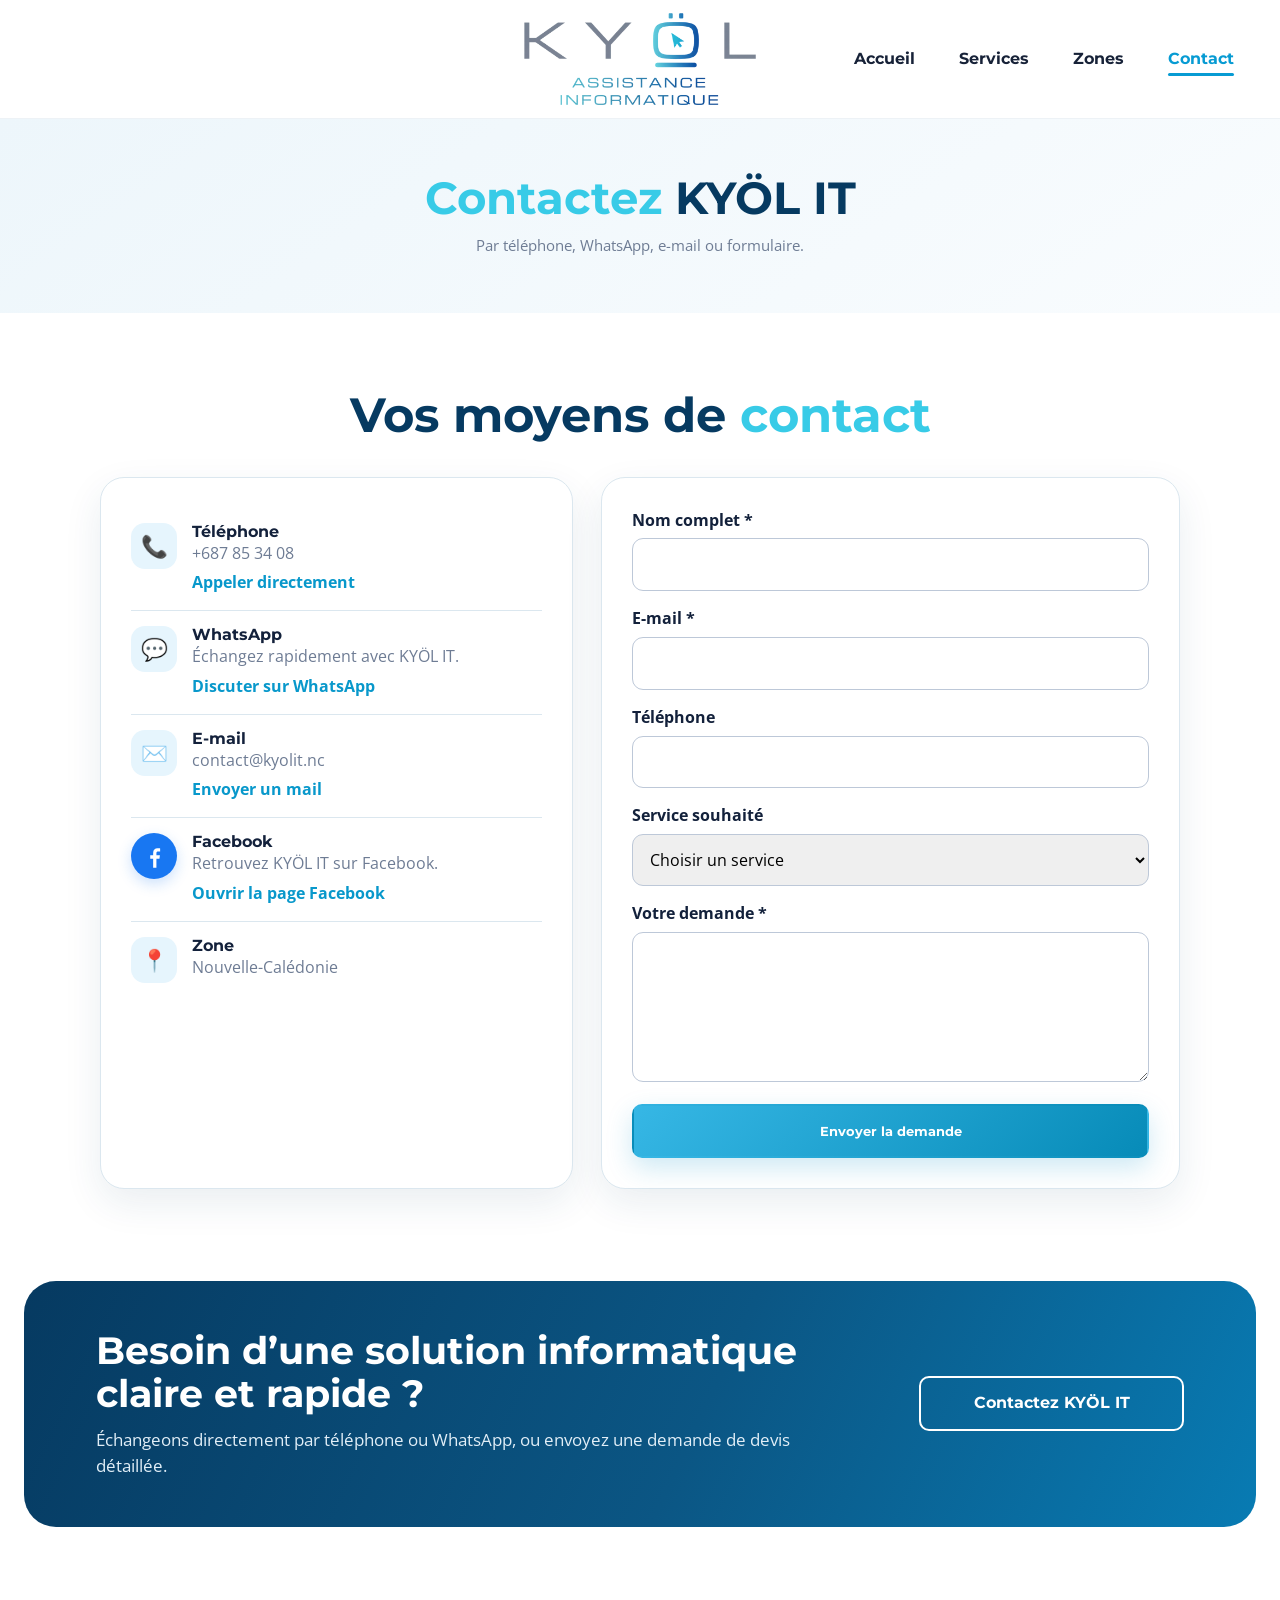
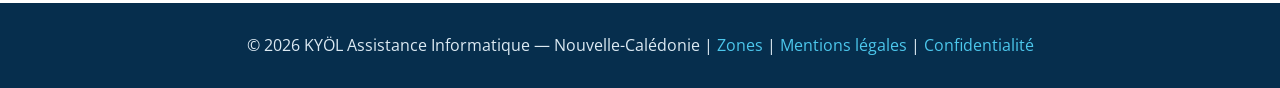
==== contact.html @ 5356889b "Add files via upload" ====
<!DOCTYPE html>

<html lang="fr"><head><meta charset="utf-8"/><meta content="width=device-width,initial-scale=1.0" name="viewport"/><meta content="Contactez KYÖL Assistance Informatique en Nouvelle-Calédonie." name="description"/><title>Contact — KYÖL Assistance Informatique</title><link href="https://fonts.googleapis.com" rel="preconnect"/><link href="https://fonts.googleapis.com/css2?family=Montserrat:wght@400;500;600;700;800&amp;family=Open+Sans:wght@400;600&amp;display=swap" rel="stylesheet"/><link href="css/style.css" rel="stylesheet"/></head><body>
<header class="site-header"><div class="header-inner"><div class="header-spacer"></div><a class="header-logo" href="index.html"><img alt="Logo KYÖL Assistance Informatique" src="images/logo-kyol.png"/></a><nav class="header-nav"><ul class="nav-links"><li><a href="index.html">Accueil</a></li><li><a href="services.html">Services</a></li><li><a href="zones-intervention.html">Zones</a></li><li><a class="active" href="contact.html">Contact</a></li></ul></nav><button aria-expanded="false" aria-label="Ouvrir le menu" class="burger" type="button"><span></span><span></span><span></span></button></div></header>
<main><section class="page-hero"><h1><span>Contactez</span> KYÖL IT</h1><p>Par téléphone, WhatsApp, e-mail ou formulaire.</p></section><section class="section" id="contact-options"><div class="section-inner"><h2 class="section-title">Vos moyens de <span>contact</span></h2><div class="contact-container"><div class="contact-info">
<div class="contact-item"><div class="contact-symbol">📞</div><div><h4>Téléphone</h4><p>+687 85 34 08</p><a class="contact-action" href="tel:+687853408">Appeler directement</a></div></div>
<div class="contact-item"><div class="contact-symbol">💬</div><div><h4>WhatsApp</h4><p>Échangez rapidement avec KYÖL IT.</p><a class="contact-action" href="https://wa.me/687853408" rel="noopener" target="_blank">Discuter sur WhatsApp</a></div></div>
<div class="contact-item"><div class="contact-symbol">✉️</div><div><h4>E-mail</h4><p>contact@kyolit.nc</p><a class="contact-action" href="mailto:contact@kyolit.nc">Envoyer un mail</a></div></div>
<div class="contact-item"><div class="contact-symbol facebook-symbol" aria-hidden="true"><svg viewBox="0 0 24 24" focusable="false"><path d="M13.7 21v-8h2.7l.4-3h-3.1V8.1c0-.9.3-1.5 1.6-1.5H17V3.9c-.3 0-1.2-.1-2.3-.1-2.3 0-3.9 1.4-3.9 4.1V10H8.2v3h2.6v8h2.9Z"/></svg></div><div><h4>Facebook</h4><p>Retrouvez KYÖL IT sur Facebook.</p><a class="contact-action" href="https://www.facebook.com/kyolit" rel="noopener" target="_blank">Ouvrir la page Facebook</a></div></div>
<div class="contact-item"><div class="contact-symbol">📍</div><div><h4>Zone</h4><p>Nouvelle-Calédonie</p></div></div>
</div><div class="contact-form" id="devis"><div class="form-success" id="formSuccess">Votre demande a bien été envoyée à contact@kyolit.nc.</div><form id="contactForm" action="https://formsubmit.co/contact@kyolit.nc" method="POST">
<input type="hidden" name="_subject" value="Nouvelle demande depuis le site KYÖL IT"/>
<input type="hidden" name="_captcha" value="false"/>
<input type="text" name="_honey" class="form-honeypot" tabindex="-1" autocomplete="off" aria-hidden="true"/><div class="form-group"><label for="name">Nom complet *</label><input id="name" name="name" required="" type="text"/></div><div class="form-group"><label for="email">E-mail *</label><input id="email" name="email" required="" type="email"/></div><div class="form-group"><label for="phone">Téléphone</label><input id="phone" name="phone" type="tel"/></div><div class="form-group"><label for="service">Service souhaité</label><select id="service" name="service"><option value="">Choisir un service</option><option>Dépannage et maintenance</option><option>Réseaux et cybersécurité</option><option>Cloud et sauvegardes</option><option>Conseils et formations</option><option>Autre demande</option></select></div><div class="form-group"><label for="message">Votre demande *</label><textarea id="message" name="message" required=""></textarea></div><button class="btn btn-primary" style="width:100%" type="submit">Envoyer la demande</button></form></div></div></div></section><section class="section final-cta-section"><div class="cta-banner"><div class="cta-copy"><h2>Besoin d’une solution informatique claire et rapide ?</h2><p>Échangeons directement par téléphone ou WhatsApp, ou envoyez une demande de devis détaillée.</p></div><a class="btn btn-light" href="contact.html">Contactez KYÖL IT</a></div></section></main>
<footer class="site-footer"><p>© 2026 KYÖL Assistance Informatique — Nouvelle-Calédonie | <a href="zones-intervention.html">Zones</a> | <a href="mentions-legales.html">Mentions légales</a> | <a href="politique-confidentialite.html">Confidentialité</a></p></footer><div class="back-to-top">↑</div><script src="js/main.js"></script></body></html>
---- css/style.css ----
:root{
  --navy:#063a61;
  --navy-deep:#052f50;
  --blue:#087fbd;
  --cyan:#38cbe7;
  --sky:#2eaee0;
  --text:#13213b;
  --muted:#6e7c94;
  --pale:#eef7fc;
  --pale-2:#f8fbfd;
  --line:#dbe7ef;
  --white:#fff;
  --shadow:0 14px 38px rgba(22,62,96,.09);
}
*{box-sizing:border-box}
html{scroll-behavior:smooth}
body{margin:0;font-family:'Open Sans',Arial,sans-serif;color:var(--text);background:#fff;line-height:1.55}
img{max-width:100%;display:block}
a{color:inherit}
h1,h2,h3,h4{font-family:'Montserrat',Arial,sans-serif;line-height:1.12}
.sr-only{position:absolute;width:1px;height:1px;padding:0;margin:-1px;overflow:hidden;clip:rect(0,0,0,0);white-space:nowrap;border:0}

.site-header{position:sticky;top:0;z-index:1000;background:rgba(255,255,255,.98);border-bottom:1px solid #edf2f6;backdrop-filter:blur(12px)}
.header-inner{max-width:1500px;height:118px;margin:auto;padding:0 46px;display:grid;grid-template-columns:1fr auto 1fr;align-items:center;gap:24px}
.header-spacer{min-width:1px}
.header-logo{grid-column:2;width:250px;display:block;justify-self:center}
.header-logo img{width:100%;height:92px;object-fit:contain}
.header-nav{grid-column:3;justify-self:end}
.nav-links{list-style:none;margin:0;padding:0;display:flex;align-items:center;gap:44px}
.nav-links a{position:relative;text-decoration:none;font-family:'Montserrat',Arial,sans-serif;font-size:16px;font-weight:700;color:#172238;padding:45px 0 39px}
.nav-links a:hover,.nav-links a.active{color:#079bd3}
.nav-links a.active:after{content:"";position:absolute;left:0;right:0;bottom:31px;height:3px;border-radius:4px;background:#079bd3}
.burger{display:none;grid-column:3;justify-self:end;background:none;border:0;padding:8px;cursor:pointer}
.burger span{display:block;width:27px;height:2px;margin:5px;background:var(--navy)}

.hero-home{background:radial-gradient(circle at 50% 5%,rgba(255,255,255,.98),rgba(242,249,253,.9) 48%,#edf6fb 100%);padding:58px 24px 28px;text-align:center}
.hero-copy{max-width:1440px;margin:auto}
.hero-copy h1{margin:0;white-space:nowrap;font-size:clamp(1.38rem,2.55vw,2.67rem);font-weight:800;letter-spacing:-.045em;background:linear-gradient(90deg,#073b61 0%,#0a689a 36%,#2fb4df 68%,#34cce7 100%);-webkit-background-clip:text;background-clip:text;color:transparent}

.solutions-first{background:linear-gradient(180deg,#edf6fb 0%,#f8fbfd 100%);padding:12px 0 42px;overflow:hidden}
.services-carousel{overflow:hidden;-webkit-mask-image:linear-gradient(to right,transparent 0,#000 4%,#000 96%,transparent 100%);mask-image:linear-gradient(to right,transparent 0,#000 4%,#000 96%,transparent 100%)}
.services-track{display:flex;gap:18px;width:max-content;animation:marquee 38s linear infinite;will-change:transform;padding:18px 0}
.services-carousel:hover .services-track{animation-play-state:paused}
.service-card{width:250px;min-height:220px;flex:0 0 250px;background:#fff;border:1px solid var(--line);border-radius:22px;padding:24px 24px 22px;box-shadow:var(--shadow)}
.service-icon{width:54px;height:54px;border-radius:16px;background:#e1f2fc;display:grid;place-items:center;font-size:1.55rem;margin-bottom:18px}
.service-card h3{font-size:1.08rem;color:#111d36;margin:0 0 10px;font-weight:800}
.service-card p{font-size:.88rem;color:#6d7a91;margin:0;line-height:1.6}
.solutions-caption{text-align:center;color:#68768f;font-size:1.16rem;margin:16px auto 12px}
.hero-buttons{display:flex;justify-content:center;gap:20px;flex-wrap:wrap}
.btn{display:inline-flex;align-items:center;justify-content:center;min-width:194px;min-height:54px;padding:13px 28px;border-radius:10px;text-decoration:none;font-family:'Montserrat',Arial,sans-serif;font-weight:700;border:2px solid transparent;transition:.2s}
.btn-primary{color:#fff;background:linear-gradient(135deg,#36b7e5,#078bb8);box-shadow:0 10px 26px rgba(31,157,206,.22)}
.btn-primary:hover{transform:translateY(-2px)}
.btn-secondary{color:#0999ce;background:rgba(255,255,255,.8);border-color:#9dd9f1}
.btn-secondary:hover{background:#fff}
.btn-light{color:#fff;border-color:#fff;background:transparent}
.btn-light:hover{background:#fff;color:var(--navy)}
@keyframes marquee{from{transform:translateX(0)}to{transform:translateX(calc(-50% - 9px))}}

.section{padding:76px 24px}
.section-inner{max-width:1180px;margin:auto}
.section-title{text-align:center;font-size:clamp(2rem,4vw,3rem);color:var(--navy);margin:0 0 12px}
.section-title span,.page-hero h1 span{color:var(--cyan)}
.section-subtitle{text-align:center;color:var(--muted);max-width:790px;margin:0 auto 34px}
.zones{background:#f6fafc}
.zones-list{max-width:1040px;margin:30px auto 0;display:grid;grid-template-columns:repeat(4,1fr);gap:16px}
.zone-item{background:#fff;border:1px solid var(--line);border-radius:20px;min-height:104px;display:grid;place-items:center;padding:20px;text-align:center;box-shadow:0 9px 25px rgba(33,69,101,.07)}
.zone-item h4{margin:0;color:var(--navy)}

.cta-banner{max-width:1400px;margin:auto;border-radius:32px;padding:48px 72px;color:#fff;background:linear-gradient(115deg,#063a61 0%,#0b5684 55%,#087bb3 100%);display:flex;align-items:center;justify-content:space-between;gap:44px}
.cta-copy{max-width:760px}
.cta-banner h2{font-size:clamp(1.75rem,3vw,2.55rem);margin:0 0 12px}
.cta-banner p{margin:0;color:#e1eef7;font-size:1.05rem}
.cta-banner .btn{flex:0 0 auto;min-width:265px}

.site-footer{background:#062e4d;color:#dceaf3;padding:30px 24px;text-align:center}
.site-footer p{margin:0}
.site-footer a{color:#4cc7ec;text-decoration:none}

.page-hero{padding:78px 24px;background:linear-gradient(145deg,#edf6fb,#f9fcfe);text-align:center;color:var(--navy)}
.page-hero h1{font-size:clamp(2.3rem,5vw,4rem);margin:0 0 12px}
.page-hero p{margin:0;color:var(--muted)}
.services-grid{max-width:1180px;margin:36px auto 0;display:grid;grid-template-columns:repeat(2,1fr);gap:24px}
.services-grid .service-card{width:auto;min-height:230px}
.contact-container{max-width:1080px;margin:34px auto 0;display:grid;grid-template-columns:.9fr 1.1fr;gap:28px}
.contact-info,.contact-form,.legal-card{background:#fff;border:1px solid var(--line);border-radius:24px;padding:30px;box-shadow:var(--shadow)}
.contact-item{display:flex;gap:15px;align-items:flex-start;padding:15px 0;border-bottom:1px solid var(--line)}
.contact-item:last-child{border-bottom:0}
.contact-symbol{width:46px;height:46px;border-radius:14px;background:#e6f5fd;display:grid;place-items:center;font-size:1.35rem;flex:0 0 46px}
.contact-item h4,.contact-item p{margin:0}
.contact-item p{color:var(--muted)}
.contact-action{display:inline-flex;margin-top:5px;color:#0898cb;font-weight:700;text-decoration:none}
.contact-action:hover{text-decoration:underline}
.form-success{display:none;margin-bottom:16px;padding:13px 15px;border-radius:10px;background:#e9f8ef;color:#1f7445;font-weight:700}
.form-group{margin-bottom:15px}
label{display:block;font-weight:700;margin-bottom:6px}
input,textarea,select{width:100%;padding:13px;border:1px solid #bdc8d8;border-radius:11px;font:inherit}
textarea{min-height:150px;resize:vertical}
.legal-card{max-width:900px;margin:32px auto 0}
.legal-card h2{color:var(--navy)}
.zones-top-cta{text-align:center;margin:0 0 36px}
.back-to-top{position:fixed;right:20px;bottom:20px;width:46px;height:46px;border-radius:50%;background:linear-gradient(135deg,#35b5e4,#078bb8);color:#fff;display:none;place-items:center;font-weight:900;cursor:pointer;z-index:30}
.back-to-top.visible{display:grid}

@media(max-width:1050px){
  .header-inner{grid-template-columns:1fr auto 1fr;padding:0 26px}
  .header-logo{width:215px}
  .nav-links{gap:24px}
  .cta-banner{padding:42px 44px}
  .zones-list{grid-template-columns:repeat(3,1fr)}
}
@media(max-width:820px){
  .header-inner{height:92px;padding:0 18px}
  .header-logo{width:190px}
  .header-logo img{height:76px}
  .header-nav{display:none}
  .burger{display:block}
  .nav-links{display:none;position:absolute;left:0;right:0;top:92px;background:#fff;box-shadow:0 14px 24px rgba(0,0,0,.08);padding:16px 22px;flex-direction:column;align-items:flex-start;gap:0}
  .nav-links.open{display:flex}
  .nav-links a{display:block;padding:12px 0}
  .nav-links a.active:after{bottom:6px}
  .hero-copy h1{white-space:normal;font-size:1.53rem}
  .contact-container,.services-grid{grid-template-columns:1fr}
  .cta-banner{flex-direction:column;text-align:center;padding:40px 30px}
  .cta-copy{max-width:720px}
  .zones-list{grid-template-columns:repeat(2,1fr)}
}
@media(max-width:560px){
  .header-inner{height:82px}
  .header-logo{width:165px}
  .header-logo img{height:68px}
  .nav-links{top:82px}
  .hero-home{padding:42px 18px 22px}
  .hero-copy h1{font-size:1.2rem}
  .service-card{width:225px;flex-basis:225px;min-height:210px;padding:22px 20px}
  .service-card h3{font-size:1rem}
  .service-card p{font-size:.83rem}
  .service-icon{width:48px;height:48px;font-size:1.35rem}
  .solutions-caption{font-size:1.02rem;padding:0 16px}
  .hero-buttons{padding:0 18px}
  .btn{width:100%}
  .section{padding:58px 18px}
  .zones-list{grid-template-columns:1fr}
  .cta-banner{border-radius:24px;padding:34px 22px}
  .cta-banner .btn{min-width:0}
}
@media(prefers-reduced-motion:reduce){
  .services-carousel{overflow-x:auto;mask-image:none;-webkit-mask-image:none}
  .services-track{animation:none}
  .service-card[aria-hidden="true"]{display:none}
}

/* CTA additions */
.page-hero-cta{margin-top:1.5rem;display:flex;justify-content:center}.final-cta-section{padding-top:1rem}

/* Mascottes thématiques intégrées */
.has-mascot{position:relative}
.page-mascot{display:block;object-fit:contain;pointer-events:none;user-select:none;filter:drop-shadow(0 18px 18px rgba(27,65,96,.10))}
.section-inner.has-mascot{max-width:1440px;padding-left:330px;min-height:500px}
.section-inner.has-mascot > .page-mascot{position:absolute;left:0;bottom:-12px;width:310px;max-height:500px}
.mascot-services-layout{padding-left:350px!important}
.mascot-services-layout > .mascot-services{width:340px!important;max-height:560px!important;bottom:-4px!important}
.mascot-zones-layout > .mascot-zones{width:330px!important;max-height:520px!important}
.mascot-contact-layout{padding-left:330px!important}
.mascot-contact-layout > .mascot-contact{width:300px!important;max-height:470px!important;bottom:0!important}
.mascot-contact-layout .contact-container{max-width:1080px}
.legal-layout{max-width:1240px;margin:0 auto;display:grid;grid-template-columns:280px 1fr;gap:36px;align-items:end}
.legal-layout .legal-card{margin:32px 0 0}
.legal-layout .mascot-legal{width:280px;max-height:470px;align-self:end}

@media(max-width:1050px){
  .section-inner.has-mascot{padding-left:260px;min-height:440px}
  .section-inner.has-mascot > .page-mascot{width:245px;max-height:420px}
  .mascot-services-layout{padding-left:270px!important}
  .mascot-services-layout > .mascot-services{width:260px!important}
  .mascot-contact-layout{padding-left:250px!important}
  .mascot-contact-layout > .mascot-contact{width:235px!important}
  .legal-layout{grid-template-columns:220px 1fr}
  .legal-layout .mascot-legal{width:220px}
}
@media(max-width:820px){
  .section-inner.has-mascot,.mascot-services-layout,.mascot-contact-layout{padding-left:0!important;min-height:0}
  .section-inner.has-mascot > .page-mascot{position:relative;left:auto;bottom:auto;width:230px!important;max-height:360px!important;margin:0 auto 24px}
  .mascot-home-layout > .mascot-home{margin-bottom:10px}
  .legal-layout{display:flex;flex-direction:column;align-items:center;gap:0}
  .legal-layout .mascot-legal{width:220px;max-height:350px;margin:0 auto -10px}
  .legal-layout .legal-card{width:100%}
}
@media(max-width:560px){
  .section-inner.has-mascot > .page-mascot{width:190px!important;max-height:300px!important}
  .legal-layout .mascot-legal{width:180px}
}

/* Harmonisation finale des roussettes : détourage transparent et proportions communes */
.page-mascot,
.section-inner.has-mascot > .page-mascot,
.mascot-services-layout > .mascot-services,
.mascot-zones-layout > .mascot-zones,
.mascot-contact-layout > .mascot-contact,
.legal-layout .mascot-legal{
  width:310px!important;
  height:auto!important;
  max-height:none!important;
  object-fit:contain!important;
  object-position:center bottom!important;
}
.section-inner.has-mascot,
.mascot-services-layout,
.mascot-contact-layout{
  padding-left:340px!important;
  min-height:500px;
}
.section-inner.has-mascot > .page-mascot{
  left:5px;
  bottom:0!important;
}
.legal-layout{
  grid-template-columns:310px minmax(0,1fr);
  align-items:end;
}
.legal-layout .mascot-legal{
  align-self:end;
  margin:0 auto;
}
@media(max-width:1050px){
  .page-mascot,
  .section-inner.has-mascot > .page-mascot,
  .mascot-services-layout > .mascot-services,
  .mascot-zones-layout > .mascot-zones,
  .mascot-contact-layout > .mascot-contact,
  .legal-layout .mascot-legal{width:250px!important}
  .section-inner.has-mascot,.mascot-services-layout,.mascot-contact-layout{padding-left:275px!important;min-height:430px}
  .legal-layout{grid-template-columns:250px minmax(0,1fr)}
}
@media(max-width:820px){
  .section-inner.has-mascot,.mascot-services-layout,.mascot-contact-layout{padding-left:0!important;min-height:0}
  .section-inner.has-mascot > .page-mascot{
    position:relative!important;
    left:auto!important;
    bottom:auto!important;
    width:230px!important;
    margin:0 auto 24px!important;
  }
  .legal-layout{display:flex;flex-direction:column;align-items:center}
  .legal-layout .mascot-legal{width:230px!important;margin:0 auto 8px}
}
@media(max-width:560px){
  .section-inner.has-mascot > .page-mascot,
  .legal-layout .mascot-legal{width:195px!important}
}

/* Positionnement V3 : mascottes remontées dans chaque page */
@media (min-width:821px){
  .section-inner.has-mascot > .page-mascot{
    top:8px!important;
    bottom:auto!important;
  }
  .mascot-services-layout > .mascot-services,
  .mascot-zones-layout > .mascot-zones,
  .mascot-contact-layout > .mascot-contact,
  .mascot-home-layout > .mascot-home{
    top:8px!important;
    bottom:auto!important;
  }
  .legal-layout{
    align-items:start!important;
  }
  .legal-layout .mascot-legal{
    align-self:start!important;
    margin-top:8px!important;
  }
}

/* V4 — Accueil et Zones : roussettes en bas, pieds alignés sur la base des blocs */
@media (min-width:821px){
  .mascot-home-layout > .mascot-home,
  .mascot-zones-layout > .mascot-zones{
    top:auto!important;
    bottom:0!important;
  }
  .mascot-home-layout,
  .mascot-zones-layout{
    align-items:end;
  }
}

/* V5 — Accueil uniquement : mascotte remontée vers le niveau des blocs de zones */
@media (min-width:821px){
  .mascot-home-layout > .mascot-home{
    top:auto!important;
    bottom:72px!important;
  }
}

/* V6 — Position finale demandée : toutes les mascottes en bas des pages */
@media (min-width:821px){
  .section-inner.has-mascot > .page-mascot,
  .mascot-services-layout > .mascot-services,
  .mascot-contact-layout > .mascot-contact,
  .mascot-home-layout > .mascot-home,
  .mascot-zones-layout > .mascot-zones{
    top:auto!important;
    bottom:0!important;
  }

  /* Accueil et Zones : pieds alignés avec la ligne basse des blocs zones */
  .mascot-home-layout > .mascot-home,
  .mascot-zones-layout > .mascot-zones{
    bottom:0!important;
  }

  .legal-layout{
    position:relative;
    display:block;
    padding-left:340px;
    min-height:500px;
  }
  .legal-layout .legal-card{
    width:100%;
  }
  .legal-layout .mascot-legal{
    position:absolute;
    left:5px;
    top:auto!important;
    bottom:0!important;
    margin:0!important;
    align-self:auto!important;
  }
}

@media (max-width:1050px) and (min-width:821px){
  .legal-layout{
    padding-left:275px;
    min-height:430px;
  }
}

@media (max-width:820px){
  .section-inner.has-mascot > .page-mascot,
  .legal-layout .mascot-legal{
    position:relative!important;
    inset:auto!important;
    display:block;
    order:99;
    margin:26px auto 0!important;
  }
  .section-inner.has-mascot{
    display:flex;
    flex-direction:column;
  }
  .legal-layout{
    display:flex!important;
    flex-direction:column;
  }
}

/* V7 — Positionnement exact des roussettes Accueil et Zones selon les références */
@media (min-width: 821px){
  .mascot-home-layout,
  .mascot-zones-layout{
    position:relative;
    max-width:1500px!important;
    padding-left:390px!important;
    min-height:470px!important;
    overflow:visible!important;
  }

  .mascot-home-layout > .mascot-home,
  .mascot-zones-layout > .mascot-zones{
    position:absolute!important;
    top:auto!important;
    bottom:0!important;
    left:-8px!important;
    width:370px!important;
    height:auto!important;
    max-width:none!important;
    max-height:none!important;
    object-fit:contain!important;
    object-position:center bottom!important;
    overflow:visible!important;
  }

  .mascot-home-layout .zones-list,
  .mascot-zones-layout .zones-list{
    margin-bottom:0!important;
  }
}

@media (max-width: 1050px) and (min-width: 821px){
  .mascot-home-layout,
  .mascot-zones-layout{
    padding-left:315px!important;
    min-height:410px!important;
  }
  .mascot-home-layout > .mascot-home,
  .mascot-zones-layout > .mascot-zones{
    width:300px!important;
    left:-4px!important;
  }
}

@media (max-width: 820px){
  .mascot-home-layout > .mascot-home,
  .mascot-zones-layout > .mascot-zones{
    width:min(78vw,320px)!important;
    max-width:none!important;
    height:auto!important;
    object-fit:contain!important;
    margin:24px auto 0!important;
  }
}

/* V8 — Intégration finale des mascottes selon les maquettes de référence */
/* Les fichiers utilisent tous un canevas transparent 600 × 720 px, sans déformation. */
.page-mascot{
  aspect-ratio:5 / 6;
  object-fit:contain!important;
  object-position:center bottom!important;
  overflow:visible!important;
}

@media (min-width:821px){
  /* Accueil : mascotte à gauche, pieds sur la ligne basse des blocs Zones */
  .mascot-home-layout{
    position:relative!important;
    max-width:1500px!important;
    min-height:520px!important;
    padding-left:420px!important;
    overflow:visible!important;
  }
  .mascot-home-layout > .mascot-home{
    position:absolute!important;
    left:0!important;
    right:auto!important;
    top:auto!important;
    bottom:0!important;
    width:400px!important;
    height:auto!important;
    max-width:none!important;
    max-height:none!important;
  }

  /* Page Zones : même échelle, même ligne d’appui et deux ailes visibles */
  .mascot-zones-layout{
    position:relative!important;
    max-width:1500px!important;
    min-height:520px!important;
    padding-left:420px!important;
    overflow:visible!important;
  }
  .mascot-zones-layout > .mascot-zones{
    position:absolute!important;
    left:0!important;
    right:auto!important;
    top:auto!important;
    bottom:0!important;
    width:400px!important;
    height:auto!important;
    max-width:none!important;
    max-height:none!important;
  }

  .mascot-home-layout .zones-list,
  .mascot-zones-layout .zones-list{
    margin-bottom:0!important;
  }

  /* Les autres pages conservent la même échelle visuelle et un ancrage bas. */
  .mascot-services-layout > .mascot-services,
  .mascot-contact-layout > .mascot-contact{
    width:340px!important;
    top:auto!important;
    bottom:0!important;
  }
  .legal-layout .mascot-legal{
    width:310px!important;
    top:auto!important;
    bottom:0!important;
  }
}

@media (max-width:1200px) and (min-width:821px){
  .mascot-home-layout,
  .mascot-zones-layout{
    padding-left:340px!important;
    min-height:455px!important;
  }
  .mascot-home-layout > .mascot-home,
  .mascot-zones-layout > .mascot-zones{
    width:325px!important;
  }
}

@media (max-width:820px){
  .mascot-home-layout,
  .mascot-zones-layout{
    display:flex!important;
    flex-direction:column!important;
    padding-left:0!important;
    min-height:0!important;
    overflow:visible!important;
  }
  .mascot-home-layout > .mascot-home,
  .mascot-zones-layout > .mascot-zones{
    position:relative!important;
    inset:auto!important;
    order:99!important;
    width:min(82vw,340px)!important;
    height:auto!important;
    margin:24px auto 0!important;
  }
}

/* V11 — Ajustement exclusif Accueil et Zones selon les références fournies */
@media (min-width: 821px){
  /* Accueil : mascotte compacte à gauche, pieds légèrement sous la base des cartes */
  .mascot-home-layout{
    max-width:1500px!important;
    padding-left:285px!important;
    min-height:330px!important;
    overflow:visible!important;
  }
  .mascot-home-layout > .mascot-home{
    position:absolute!important;
    left:28px!important;
    top:auto!important;
    bottom:-26px!important;
    width:225px!important;
    height:auto!important;
    max-width:none!important;
    max-height:none!important;
    object-fit:contain!important;
    object-position:center bottom!important;
  }

  /* Page Zones : mascotte légèrement plus grande et alignée sur le bas des cartes */
  .mascot-zones-layout{
    max-width:1500px!important;
    padding-left:285px!important;
    min-height:330px!important;
    overflow:visible!important;
  }
  .mascot-zones-layout > .mascot-zones{
    position:absolute!important;
    left:36px!important;
    top:auto!important;
    bottom:0!important;
    width:205px!important;
    height:auto!important;
    max-width:none!important;
    max-height:none!important;
    object-fit:contain!important;
    object-position:center bottom!important;
  }

  .mascot-home-layout .zones-list,
  .mascot-zones-layout .zones-list{
    margin-bottom:0!important;
  }
}

@media (max-width:1050px) and (min-width:821px){
  .mascot-home-layout,
  .mascot-zones-layout{
    padding-left:235px!important;
  }
  .mascot-home-layout > .mascot-home{
    left:12px!important;
    width:195px!important;
    bottom:-22px!important;
  }
  .mascot-zones-layout > .mascot-zones{
    left:18px!important;
    width:185px!important;
  }
}


/* V12 — Mascotte uniquement sur la page d'accueil */
body:not(.home-page) .page-mascot{display:none!important}

/* V12 — Réduction de 30 % du premier bloc de titre des 4 pages principales */
.hero-home{
  padding-top:40px;
  padding-bottom:20px;
}
.hero-home h1{
  font-size:clamp(1.55rem,3.15vw,2.8rem);
  line-height:1.08;
}
.page-hero{
  padding-top:55px;
  padding-bottom:55px;
}
.page-hero h1{
  font-size:clamp(1.6rem,3.5vw,2.8rem);
  line-height:1.08;
}
.page-hero p{
  font-size:.95rem;
}
@media (max-width:760px){
  .hero-home{padding-top:30px;padding-bottom:16px}
  .hero-home h1{font-size:clamp(1.45rem,7vw,2.1rem)}
  .page-hero{padding-top:38px;padding-bottom:38px}
  .page-hero h1{font-size:clamp(1.55rem,8vw,2.2rem)}
}

/* Ajustement final : titre de la Home réduit de 10 % uniquement */
.hero-home h1{
  font-size:clamp(1.395rem,2.835vw,2.52rem);
}
@media (max-width:760px){
  .hero-home h1{
    font-size:clamp(1.305rem,6.3vw,1.89rem);
  }
}

/* V14 — Ajustement exclusif de la roussette de la Home : taille +8 % */
@media (min-width:1051px){
  .mascot-home-layout > .mascot-home{width:243px!important;}
}
@media (max-width:1050px) and (min-width:821px){
  .mascot-home-layout > .mascot-home{width:211px!important;}
}
@media (max-width:820px){
  .mascot-home-layout > .mascot-home{width:min(88.56vw,367px)!important;}
}

/* =========================================================
   V15 - Navigation mobile/tablette, zones 2 colonnes,
   formulaire direct et CTA Facebook
   ========================================================= */
.form-honeypot{position:absolute!important;left:-9999px!important;width:1px!important;height:1px!important;opacity:0!important;pointer-events:none!important}
.facebook-symbol{font-family:Arial,sans-serif;font-weight:900;color:#fff;background:#1877f2!important;font-size:1.5rem!important}
.form-status{display:none;margin-bottom:16px;padding:13px 15px;border-radius:10px;font-weight:700}
.form-status.is-sending{display:block;background:#eef7fc;color:#075884}
.form-status.is-success{display:block;background:#e9f8ef;color:#1f7445}
.form-status.is-error{display:block;background:#fff0f0;color:#9d2525}

@media(max-width:820px){
  /* Le conteneur nav reste disponible : seul le panneau est masqué/affiché. */
  .header-nav{display:block;position:static;grid-column:3;justify-self:end}
  .nav-links{
    display:flex;
    visibility:hidden;
    opacity:0;
    pointer-events:none;
    transform:translateY(-10px);
    position:absolute;
    z-index:1100;
    left:14px;
    right:14px;
    top:calc(100% + 8px);
    background:#fff;
    border:1px solid var(--line);
    border-radius:18px;
    box-shadow:0 18px 40px rgba(6,58,97,.16);
    padding:12px 20px;
    flex-direction:column;
    align-items:stretch;
    gap:0;
    transition:opacity .2s ease,transform .2s ease,visibility .2s;
  }
  .nav-links.open{visibility:visible;opacity:1;pointer-events:auto;transform:translateY(0)}
  .nav-links li{width:100%}
  .nav-links a{width:100%;padding:14px 4px;border-bottom:1px solid #edf2f6}
  .nav-links li:last-child a{border-bottom:0}
  .nav-links a.active:after{left:4px;right:auto;width:34px;bottom:7px}
  .burger{position:relative;z-index:1200;border-radius:10px}
  .burger:focus-visible{outline:3px solid rgba(56,203,231,.4);outline-offset:2px}
  .burger span{transition:transform .2s ease,opacity .2s ease}
  .burger[aria-expanded="true"] span:nth-child(1){transform:translateY(7px) rotate(45deg)}
  .burger[aria-expanded="true"] span:nth-child(2){opacity:0}
  .burger[aria-expanded="true"] span:nth-child(3){transform:translateY(-7px) rotate(-45deg)}

  /* Deux cartes compactes par ligne sur tablette et smartphone. */
  .zones-list{grid-template-columns:repeat(2,minmax(0,1fr))!important;gap:12px!important;max-width:680px}
  .zone-item{min-height:82px!important;padding:12px 8px!important;border-radius:16px!important}
  .zone-item h4{font-size:clamp(.86rem,3vw,1rem);overflow-wrap:anywhere}
}
@media(max-width:560px){
  .zones-list{grid-template-columns:repeat(2,minmax(0,1fr))!important;gap:10px!important;margin-top:22px!important}
  .zone-item{min-height:74px!important;padding:10px 6px!important}
}


/* =========================================================
   V16 - Header mobile/tablette parfaitement centre
   et icone Facebook vectorielle proportionnee
   ========================================================= */
.facebook-symbol{
  width:46px;
  height:46px;
  padding:0;
  border-radius:50%!important;
  background:#1877f2!important;
  display:grid;
  place-items:center;
  overflow:hidden;
  box-shadow:0 5px 14px rgba(24,119,242,.22);
}
.facebook-symbol svg{
  width:27px;
  height:27px;
  display:block;
  fill:#fff;
  transform:translateY(1px);
}

@media (max-width:1024px){
  .site-header{
    overflow:visible;
  }
  .header-inner{
    position:relative;
    width:100%;
    max-width:none;
    height:96px;
    padding:0 20px;
    display:grid;
    grid-template-columns:48px minmax(0,1fr) 48px;
    align-items:center;
    gap:0;
  }
  .header-spacer{
    display:block;
    grid-column:1;
    width:48px;
    height:48px;
  }
  .header-logo{
    grid-column:2;
    grid-row:1;
    justify-self:center;
    align-self:center;
    width:190px;
    max-width:calc(100vw - 150px);
    margin:0;
  }
  .header-logo img{
    display:block;
    width:100%;
    height:78px;
    object-fit:contain;
    object-position:center;
  }
  .header-nav{
    display:block!important;
    position:static;
    grid-column:3;
    grid-row:1;
    justify-self:end;
    width:48px;
    height:48px;
  }
  .burger{
    display:grid!important;
    grid-column:3;
    grid-row:1;
    justify-self:end;
    align-self:center;
    place-content:center;
    width:46px;
    height:46px;
    margin:0;
    padding:0;
    border:1px solid #dce8f0;
    border-radius:13px;
    background:#fff;
    box-shadow:0 5px 15px rgba(6,58,97,.08);
  }
  .burger span{
    width:24px;
    height:2px;
    margin:3px 0;
    border-radius:5px;
    background:var(--navy);
  }
  .nav-links{
    display:flex!important;
    visibility:hidden;
    opacity:0;
    pointer-events:none;
    transform:translateY(-8px) scale(.985);
    transform-origin:top center;
    position:absolute;
    z-index:1100;
    top:calc(100% + 8px);
    left:16px;
    right:16px;
    width:auto;
    margin:0;
    padding:10px 18px;
    flex-direction:column;
    align-items:stretch;
    gap:0;
    background:rgba(255,255,255,.99);
    border:1px solid #dce8f0;
    border-radius:18px;
    box-shadow:0 20px 46px rgba(6,58,97,.18);
    backdrop-filter:blur(14px);
    transition:opacity .2s ease,transform .2s ease,visibility .2s;
  }
  .nav-links.open{
    visibility:visible;
    opacity:1;
    pointer-events:auto;
    transform:translateY(0) scale(1);
  }
  .nav-links li{
    width:100%;
  }
  .nav-links a{
    display:flex;
    align-items:center;
    min-height:48px;
    width:100%;
    padding:12px 5px;
    border-bottom:1px solid #edf2f6;
    font-size:15px;
  }
  .nav-links li:last-child a{
    border-bottom:0;
  }
  .nav-links a.active:after{
    left:5px;
    right:auto;
    bottom:7px;
    width:32px;
    height:3px;
  }
  .burger[aria-expanded="true"] span:nth-child(1){transform:translateY(8px) rotate(45deg)}
  .burger[aria-expanded="true"] span:nth-child(2){opacity:0}
  .burger[aria-expanded="true"] span:nth-child(3){transform:translateY(-8px) rotate(-45deg)}
}

@media (max-width:600px){
  .header-inner{
    height:82px;
    padding:0 12px;
    grid-template-columns:44px minmax(0,1fr) 44px;
  }
  .header-spacer{
    width:44px;
    height:44px;
  }
  .header-logo{
    width:160px;
    max-width:calc(100vw - 122px);
  }
  .header-logo img{
    height:66px;
  }
  .header-nav{
    width:44px;
    height:44px;
  }
  .burger{
    width:42px;
    height:42px;
    border-radius:12px;
  }
  .burger span{
    width:22px;
  }
  .nav-links{
    top:calc(100% + 7px);
    left:10px;
    right:10px;
    border-radius:15px;
    padding:8px 15px;
  }
}
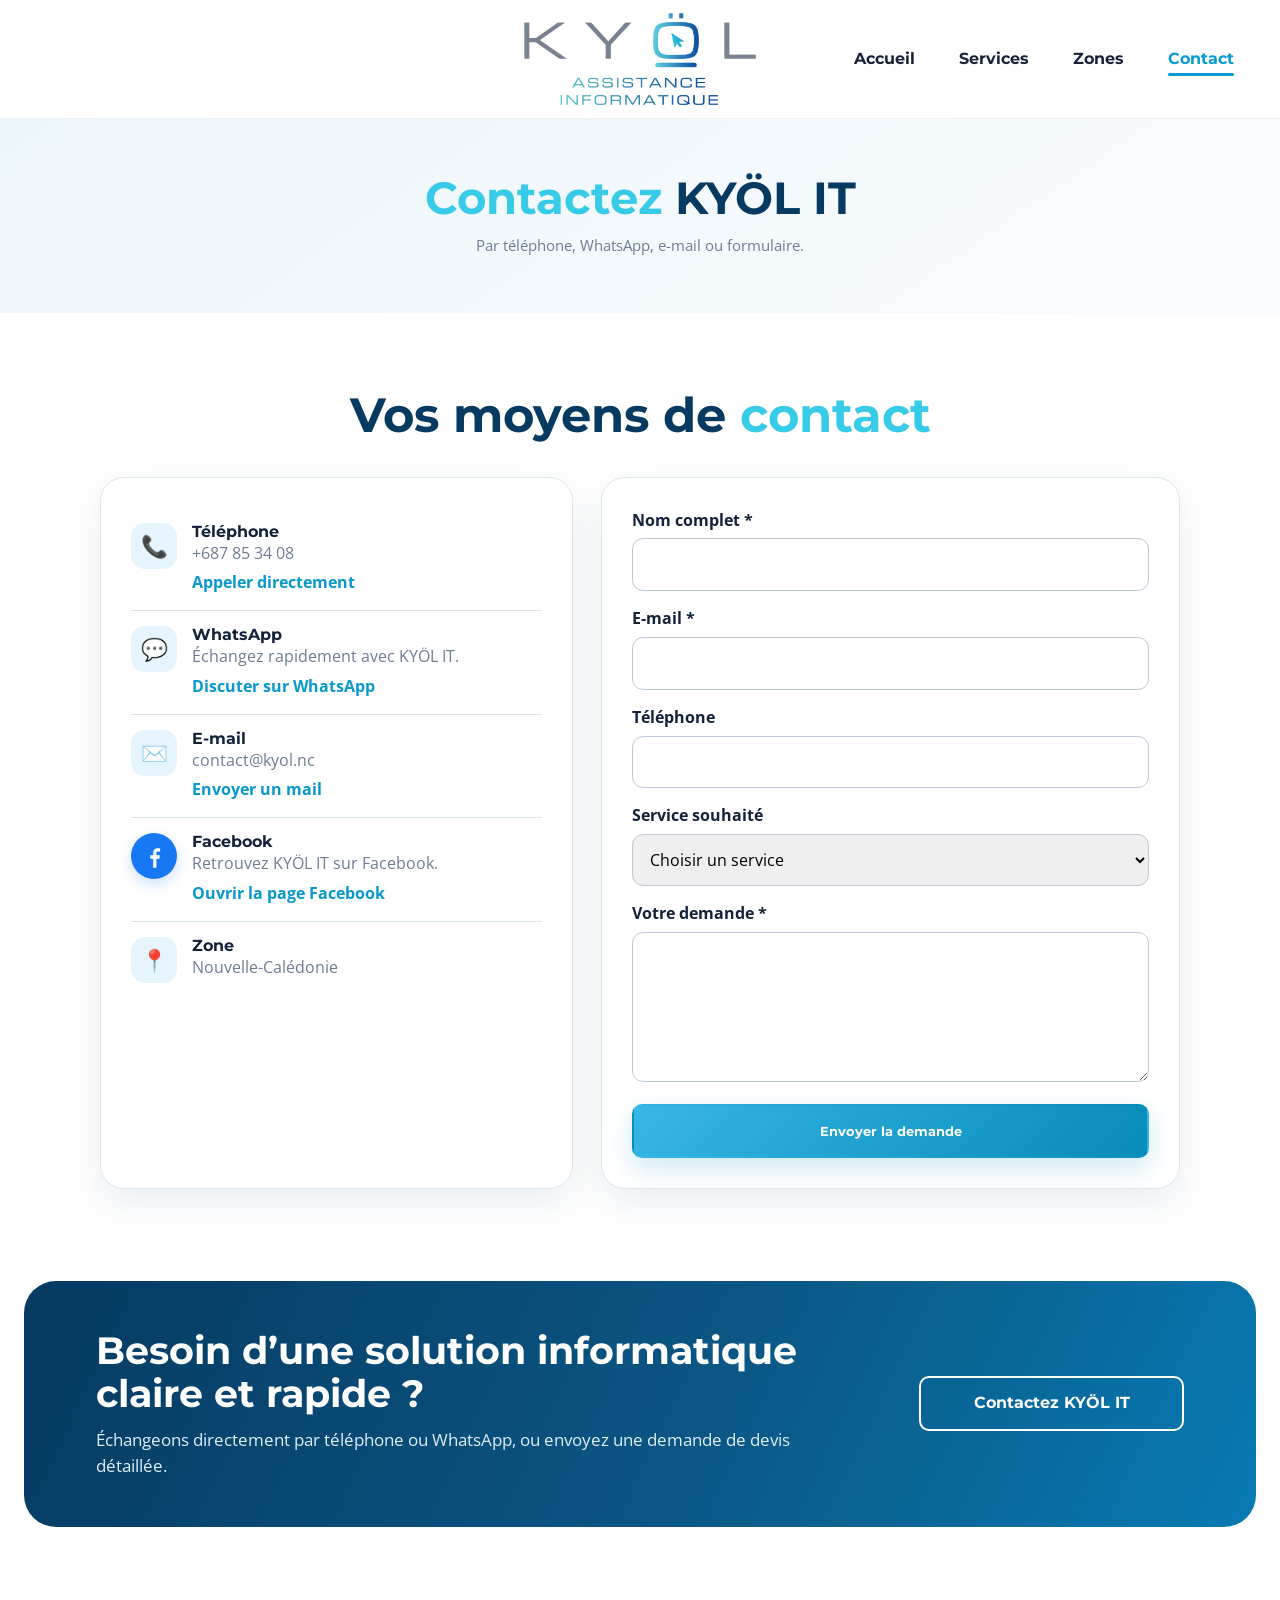
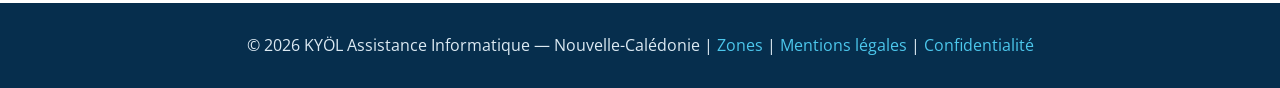
==== commit b8fa2532: "mauvaise adrr.mail / modif" ====
--- a/contact.html
+++ b/contact.html
@@ -5,10 +5,10 @@
 <main><section class="page-hero"><h1><span>Contactez</span> KYÖL IT</h1><p>Par téléphone, WhatsApp, e-mail ou formulaire.</p></section><section class="section" id="contact-options"><div class="section-inner"><h2 class="section-title">Vos moyens de <span>contact</span></h2><div class="contact-container"><div class="contact-info">
 <div class="contact-item"><div class="contact-symbol">📞</div><div><h4>Téléphone</h4><p>+687 85 34 08</p><a class="contact-action" href="tel:+687853408">Appeler directement</a></div></div>
 <div class="contact-item"><div class="contact-symbol">💬</div><div><h4>WhatsApp</h4><p>Échangez rapidement avec KYÖL IT.</p><a class="contact-action" href="https://wa.me/687853408" rel="noopener" target="_blank">Discuter sur WhatsApp</a></div></div>
-<div class="contact-item"><div class="contact-symbol">✉️</div><div><h4>E-mail</h4><p>contact@kyolit.nc</p><a class="contact-action" href="mailto:contact@kyolit.nc">Envoyer un mail</a></div></div>
+<div class="contact-item"><div class="contact-symbol">✉️</div><div><h4>E-mail</h4><p>contact@kyol.nc</p><a class="contact-action" href="mailto:contact@kyol.nc">Envoyer un mail</a></div></div>
 <div class="contact-item"><div class="contact-symbol facebook-symbol" aria-hidden="true"><svg viewBox="0 0 24 24" focusable="false"><path d="M13.7 21v-8h2.7l.4-3h-3.1V8.1c0-.9.3-1.5 1.6-1.5H17V3.9c-.3 0-1.2-.1-2.3-.1-2.3 0-3.9 1.4-3.9 4.1V10H8.2v3h2.6v8h2.9Z"/></svg></div><div><h4>Facebook</h4><p>Retrouvez KYÖL IT sur Facebook.</p><a class="contact-action" href="https://www.facebook.com/kyolit" rel="noopener" target="_blank">Ouvrir la page Facebook</a></div></div>
 <div class="contact-item"><div class="contact-symbol">📍</div><div><h4>Zone</h4><p>Nouvelle-Calédonie</p></div></div>
-</div><div class="contact-form" id="devis"><div class="form-success" id="formSuccess">Votre demande a bien été envoyée à contact@kyolit.nc.</div><form id="contactForm" action="https://formsubmit.co/contact@kyolit.nc" method="POST">
+</div><div class="contact-form" id="devis"><div class="form-success" id="formSuccess">Votre demande a bien été envoyée à contact@kyol.nc.</div><form id="contactForm" action="https://formsubmit.co/contact@kyol.nc" method="POST">
 <input type="hidden" name="_subject" value="Nouvelle demande depuis le site KYÖL IT"/>
 <input type="hidden" name="_captcha" value="false"/>
 <input type="text" name="_honey" class="form-honeypot" tabindex="-1" autocomplete="off" aria-hidden="true"/><div class="form-group"><label for="name">Nom complet *</label><input id="name" name="name" required="" type="text"/></div><div class="form-group"><label for="email">E-mail *</label><input id="email" name="email" required="" type="email"/></div><div class="form-group"><label for="phone">Téléphone</label><input id="phone" name="phone" type="tel"/></div><div class="form-group"><label for="service">Service souhaité</label><select id="service" name="service"><option value="">Choisir un service</option><option>Dépannage et maintenance</option><option>Réseaux et cybersécurité</option><option>Cloud et sauvegardes</option><option>Conseils et formations</option><option>Autre demande</option></select></div><div class="form-group"><label for="message">Votre demande *</label><textarea id="message" name="message" required=""></textarea></div><button class="btn btn-primary" style="width:100%" type="submit">Envoyer la demande</button></form></div></div></div></section><section class="section final-cta-section"><div class="cta-banner"><div class="cta-copy"><h2>Besoin d’une solution informatique claire et rapide ?</h2><p>Échangeons directement par téléphone ou WhatsApp, ou envoyez une demande de devis détaillée.</p></div><a class="btn btn-light" href="contact.html">Contactez KYÖL IT</a></div></section></main>
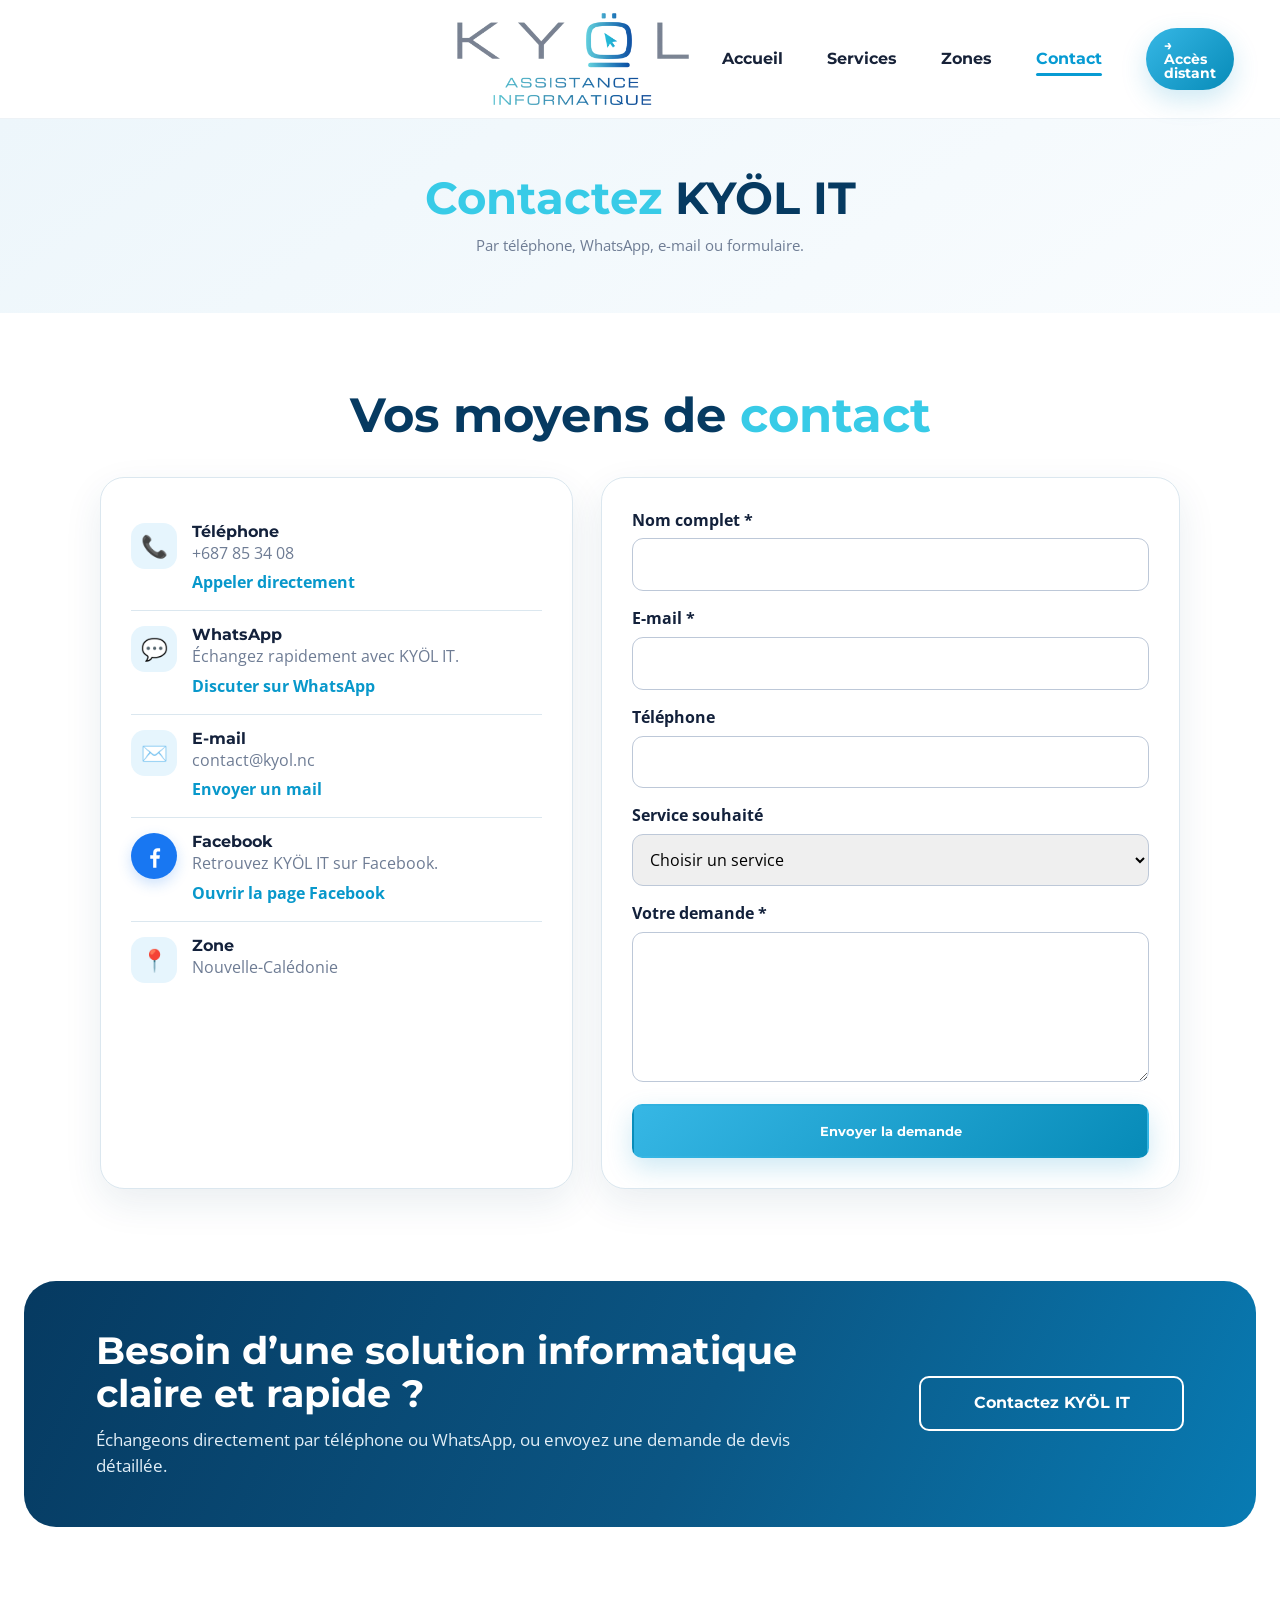
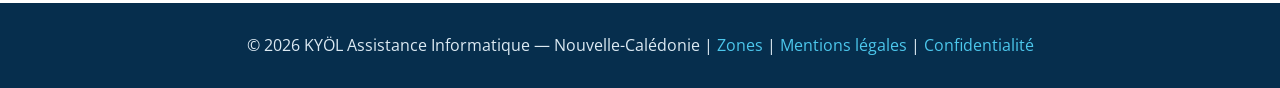
==== commit 9d273b6f: "Ajout Anydesk direct" ====
--- a/contact.html
+++ b/contact.html
@@ -1,7 +1,7 @@
 <!DOCTYPE html>
 
 <html lang="fr"><head><meta charset="utf-8"/><meta content="width=device-width,initial-scale=1.0" name="viewport"/><meta content="Contactez KYÖL Assistance Informatique en Nouvelle-Calédonie." name="description"/><title>Contact — KYÖL Assistance Informatique</title><link href="https://fonts.googleapis.com" rel="preconnect"/><link href="https://fonts.googleapis.com/css2?family=Montserrat:wght@400;500;600;700;800&amp;family=Open+Sans:wght@400;600&amp;display=swap" rel="stylesheet"/><link href="css/style.css" rel="stylesheet"/></head><body>
-<header class="site-header"><div class="header-inner"><div class="header-spacer"></div><a class="header-logo" href="index.html"><img alt="Logo KYÖL Assistance Informatique" src="images/logo-kyol.png"/></a><nav class="header-nav"><ul class="nav-links"><li><a href="index.html">Accueil</a></li><li><a href="services.html">Services</a></li><li><a href="zones-intervention.html">Zones</a></li><li><a class="active" href="contact.html">Contact</a></li></ul></nav><button aria-expanded="false" aria-label="Ouvrir le menu" class="burger" type="button"><span></span><span></span><span></span></button></div></header>
+<header class="site-header"><div class="header-inner"><div class="header-spacer"></div><a class="header-logo" href="index.html"><img alt="Logo KYÖL Assistance Informatique" src="images/logo-kyol.png"/></a><nav class="header-nav"><ul class="nav-links"><li><a href="index.html">Accueil</a></li><li><a href="services.html">Services</a></li><li><a href="zones-intervention.html">Zones</a></li><li><a class="active" href="contact.html">Contact</a></li><li><a class="nav-remote" href="https://download.anydesk.com/AnyDesk.exe" rel="noopener" target="_blank">→ Accès distant</a></li></ul></nav><button aria-expanded="false" aria-label="Ouvrir le menu" class="burger" type="button"><span></span><span></span><span></span></button></div></header>
 <main><section class="page-hero"><h1><span>Contactez</span> KYÖL IT</h1><p>Par téléphone, WhatsApp, e-mail ou formulaire.</p></section><section class="section" id="contact-options"><div class="section-inner"><h2 class="section-title">Vos moyens de <span>contact</span></h2><div class="contact-container"><div class="contact-info">
 <div class="contact-item"><div class="contact-symbol">📞</div><div><h4>Téléphone</h4><p>+687 85 34 08</p><a class="contact-action" href="tel:+687853408">Appeler directement</a></div></div>
 <div class="contact-item"><div class="contact-symbol">💬</div><div><h4>WhatsApp</h4><p>Échangez rapidement avec KYÖL IT.</p><a class="contact-action" href="https://wa.me/687853408" rel="noopener" target="_blank">Discuter sur WhatsApp</a></div></div>
--- a/css/style.css
+++ b/css/style.css
@@ -30,6 +30,8 @@
 .nav-links a{position:relative;text-decoration:none;font-family:'Montserrat',Arial,sans-serif;font-size:16px;font-weight:700;color:#172238;padding:45px 0 39px}
 .nav-links a:hover,.nav-links a.active{color:#079bd3}
 .nav-links a.active:after{content:"";position:absolute;left:0;right:0;bottom:31px;height:3px;border-radius:4px;background:#079bd3}
+.nav-remote{display:inline-flex!important;align-items:center;justify-content:center;min-height:34px;padding:10px 18px!important;border-radius:999px;background:linear-gradient(135deg,#36b7e5,#078bb8);color:#fff!important;box-shadow:0 10px 26px rgba(31,157,206,.22);font-size:14px!important;line-height:1}
+.nav-remote:hover{filter:brightness(1.04);transform:translateY(-2px)}
 .burger{display:none;grid-column:3;justify-self:end;background:none;border:0;padding:8px;cursor:pointer}
 .burger span{display:block;width:27px;height:2px;margin:5px;background:var(--navy)}
 
@@ -118,6 +120,7 @@
   .nav-links.open{display:flex}
   .nav-links a{display:block;padding:12px 0}
   .nav-links a.active:after{bottom:6px}
+  .nav-remote{margin-top:6px;width:100%;white-space:nowrap}
   .hero-copy h1{white-space:normal;font-size:1.53rem}
   .contact-container,.services-grid{grid-template-columns:1fr}
   .cta-banner{flex-direction:column;text-align:center;padding:40px 30px}
@@ -129,6 +132,7 @@
   .header-logo{width:165px}
   .header-logo img{height:68px}
   .nav-links{top:82px}
+  .nav-remote{width:100%;justify-content:center}
   .hero-home{padding:42px 18px 22px}
   .hero-copy h1{font-size:1.2rem}
   .service-card{width:225px;flex-basis:225px;min-height:210px;padding:22px 20px}
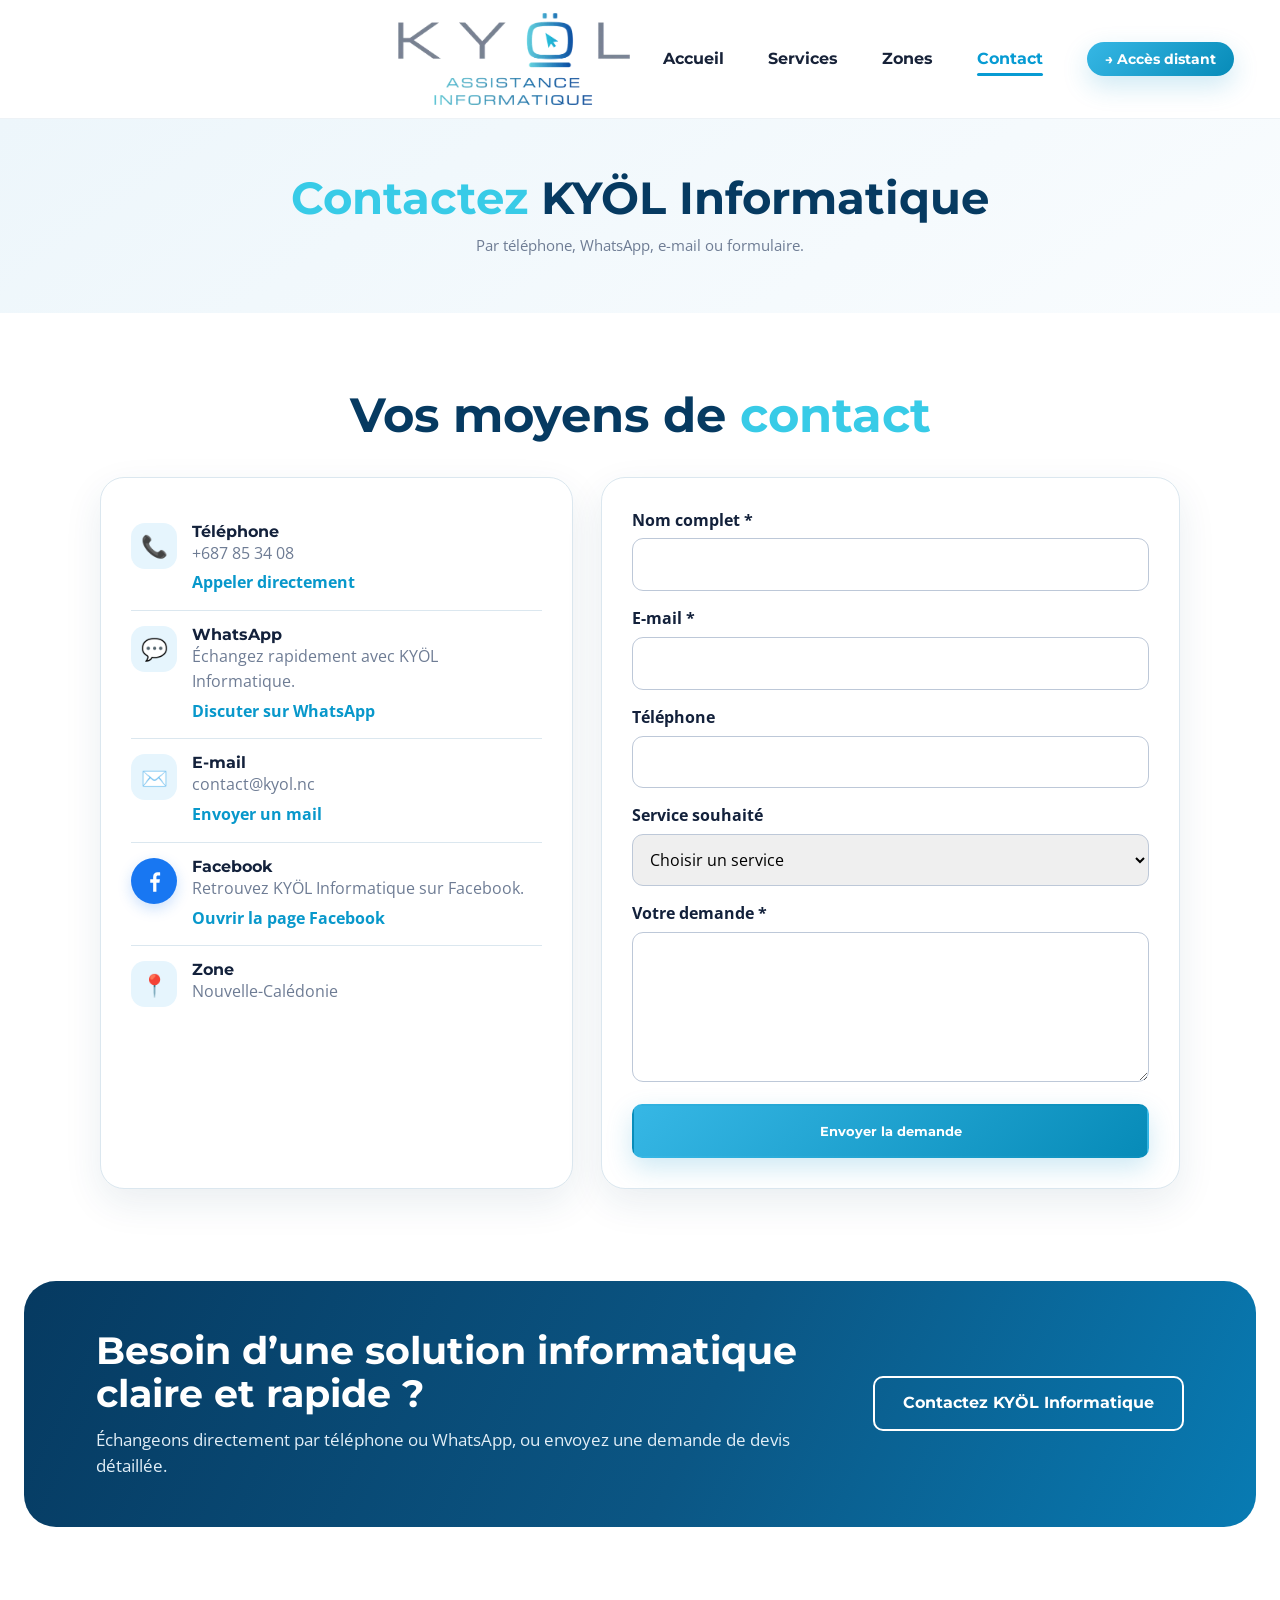
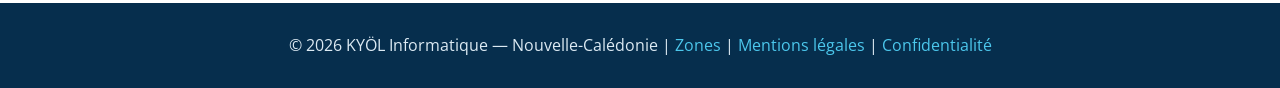
==== commit efa1ba58: "feat: improve SEO and rename brand to KYÖL Informatique - Rewrite titles and meta descriptions with " ====
--- a/contact.html
+++ b/contact.html
@@ -1,15 +1,15 @@
 <!DOCTYPE html>
 
-<html lang="fr"><head><meta charset="utf-8"/><meta content="width=device-width,initial-scale=1.0" name="viewport"/><meta content="Contactez KYÖL Assistance Informatique en Nouvelle-Calédonie." name="description"/><title>Contact — KYÖL Assistance Informatique</title><link href="https://fonts.googleapis.com" rel="preconnect"/><link href="https://fonts.googleapis.com/css2?family=Montserrat:wght@400;500;600;700;800&amp;family=Open+Sans:wght@400;600&amp;display=swap" rel="stylesheet"/><link href="css/style.css" rel="stylesheet"/></head><body>
-<header class="site-header"><div class="header-inner"><div class="header-spacer"></div><a class="header-logo" href="index.html"><img alt="Logo KYÖL Assistance Informatique" src="images/logo-kyol.png"/></a><nav class="header-nav"><ul class="nav-links"><li><a href="index.html">Accueil</a></li><li><a href="services.html">Services</a></li><li><a href="zones-intervention.html">Zones</a></li><li><a class="active" href="contact.html">Contact</a></li><li><a class="nav-remote" href="https://download.anydesk.com/AnyDesk.exe" rel="noopener" target="_blank">→ Accès distant</a></li></ul></nav><button aria-expanded="false" aria-label="Ouvrir le menu" class="burger" type="button"><span></span><span></span><span></span></button></div></header>
-<main><section class="page-hero"><h1><span>Contactez</span> KYÖL IT</h1><p>Par téléphone, WhatsApp, e-mail ou formulaire.</p></section><section class="section" id="contact-options"><div class="section-inner"><h2 class="section-title">Vos moyens de <span>contact</span></h2><div class="contact-container"><div class="contact-info">
+<html lang="fr"><head><meta charset="utf-8"/><meta content="width=device-width,initial-scale=1.0" name="viewport"/><meta content="Contactez KYÖL Informatique par téléphone (85 34 08), WhatsApp, e-mail ou formulaire. Du lundi au vendredi, 7 h 30 – 17 h. Devis rapide." name="description"/><title>Contact et devis — KYÖL Informatique, Nouvelle-Calédonie</title><link href="https://kyol.nc/contact" rel="canonical"/><meta content="website" property="og:type"/><meta content="KYÖL Informatique" property="og:site_name"/><meta content="fr_FR" property="og:locale"/><meta content="Contact et devis — KYÖL Informatique, Nouvelle-Calédonie" property="og:title"/><meta content="Contactez KYÖL Informatique par téléphone (85 34 08), WhatsApp, e-mail ou formulaire. Du lundi au vendredi, 7 h 30 – 17 h. Devis rapide." property="og:description"/><meta content="https://kyol.nc/contact" property="og:url"/><meta content="https://kyol.nc/images/logo-kyol.png" property="og:image"/><meta content="summary_large_image" name="twitter:card"/><link href="https://fonts.googleapis.com" rel="preconnect"/><link href="https://fonts.googleapis.com/css2?family=Montserrat:wght@400;500;600;700;800&amp;family=Open+Sans:wght@400;600&amp;display=swap" rel="stylesheet"/><link href="css/style.css" rel="stylesheet"/></head><body>
+<header class="site-header"><div class="header-inner"><div class="header-spacer"></div><a class="header-logo" href="index.html"><img alt="Logo KYÖL Informatique" height="237" src="images/logo-kyol.webp" width="600"/></a><nav class="header-nav"><ul class="nav-links"><li><a href="index.html">Accueil</a></li><li><a href="services.html">Services</a></li><li><a href="zones-intervention.html">Zones</a></li><li><a class="active" href="contact.html">Contact</a></li><li><a class="nav-remote" href="https://download.anydesk.com/AnyDesk.exe" rel="noopener" target="_blank">→ Accès distant</a></li></ul></nav><button aria-expanded="false" aria-label="Ouvrir le menu" class="burger" type="button"><span></span><span></span><span></span></button></div></header>
+<main><section class="page-hero"><h1><span>Contactez</span> KYÖL Informatique</h1><p>Par téléphone, WhatsApp, e-mail ou formulaire.</p></section><section class="section" id="contact-options"><div class="section-inner"><h2 class="section-title">Vos moyens de <span>contact</span></h2><div class="contact-container"><div class="contact-info">
 <div class="contact-item"><div class="contact-symbol">📞</div><div><h4>Téléphone</h4><p>+687 85 34 08</p><a class="contact-action" href="tel:+687853408">Appeler directement</a></div></div>
-<div class="contact-item"><div class="contact-symbol">💬</div><div><h4>WhatsApp</h4><p>Échangez rapidement avec KYÖL IT.</p><a class="contact-action" href="https://wa.me/687853408" rel="noopener" target="_blank">Discuter sur WhatsApp</a></div></div>
+<div class="contact-item"><div class="contact-symbol">💬</div><div><h4>WhatsApp</h4><p>Échangez rapidement avec KYÖL Informatique.</p><a class="contact-action" href="https://wa.me/687853408" rel="noopener" target="_blank">Discuter sur WhatsApp</a></div></div>
 <div class="contact-item"><div class="contact-symbol">✉️</div><div><h4>E-mail</h4><p>contact@kyol.nc</p><a class="contact-action" href="mailto:contact@kyol.nc">Envoyer un mail</a></div></div>
-<div class="contact-item"><div class="contact-symbol facebook-symbol" aria-hidden="true"><svg viewBox="0 0 24 24" focusable="false"><path d="M13.7 21v-8h2.7l.4-3h-3.1V8.1c0-.9.3-1.5 1.6-1.5H17V3.9c-.3 0-1.2-.1-2.3-.1-2.3 0-3.9 1.4-3.9 4.1V10H8.2v3h2.6v8h2.9Z"/></svg></div><div><h4>Facebook</h4><p>Retrouvez KYÖL IT sur Facebook.</p><a class="contact-action" href="https://www.facebook.com/kyolit" rel="noopener" target="_blank">Ouvrir la page Facebook</a></div></div>
+<div class="contact-item"><div class="contact-symbol facebook-symbol" aria-hidden="true"><svg viewBox="0 0 24 24" focusable="false"><path d="M13.7 21v-8h2.7l.4-3h-3.1V8.1c0-.9.3-1.5 1.6-1.5H17V3.9c-.3 0-1.2-.1-2.3-.1-2.3 0-3.9 1.4-3.9 4.1V10H8.2v3h2.6v8h2.9Z"/></svg></div><div><h4>Facebook</h4><p>Retrouvez KYÖL Informatique sur Facebook.</p><a class="contact-action" href="https://www.facebook.com/kyolit" rel="noopener" target="_blank">Ouvrir la page Facebook</a></div></div>
 <div class="contact-item"><div class="contact-symbol">📍</div><div><h4>Zone</h4><p>Nouvelle-Calédonie</p></div></div>
 </div><div class="contact-form" id="devis"><div class="form-success" id="formSuccess">Votre demande a bien été envoyée à contact@kyol.nc.</div><form id="contactForm" action="https://formsubmit.co/contact@kyol.nc" method="POST">
-<input type="hidden" name="_subject" value="Nouvelle demande depuis le site KYÖL IT"/>
+<input type="hidden" name="_subject" value="Nouvelle demande depuis le site KYÖL Informatique"/>
 <input type="hidden" name="_captcha" value="false"/>
-<input type="text" name="_honey" class="form-honeypot" tabindex="-1" autocomplete="off" aria-hidden="true"/><div class="form-group"><label for="name">Nom complet *</label><input id="name" name="name" required="" type="text"/></div><div class="form-group"><label for="email">E-mail *</label><input id="email" name="email" required="" type="email"/></div><div class="form-group"><label for="phone">Téléphone</label><input id="phone" name="phone" type="tel"/></div><div class="form-group"><label for="service">Service souhaité</label><select id="service" name="service"><option value="">Choisir un service</option><option>Dépannage et maintenance</option><option>Réseaux et cybersécurité</option><option>Cloud et sauvegardes</option><option>Conseils et formations</option><option>Autre demande</option></select></div><div class="form-group"><label for="message">Votre demande *</label><textarea id="message" name="message" required=""></textarea></div><button class="btn btn-primary" style="width:100%" type="submit">Envoyer la demande</button></form></div></div></div></section><section class="section final-cta-section"><div class="cta-banner"><div class="cta-copy"><h2>Besoin d’une solution informatique claire et rapide ?</h2><p>Échangeons directement par téléphone ou WhatsApp, ou envoyez une demande de devis détaillée.</p></div><a class="btn btn-light" href="contact.html">Contactez KYÖL IT</a></div></section></main>
-<footer class="site-footer"><p>© 2026 KYÖL Assistance Informatique — Nouvelle-Calédonie | <a href="zones-intervention.html">Zones</a> | <a href="mentions-legales.html">Mentions légales</a> | <a href="politique-confidentialite.html">Confidentialité</a></p></footer><div class="back-to-top">↑</div><script src="js/main.js"></script></body></html>
+<input type="text" name="_honey" class="form-honeypot" tabindex="-1" autocomplete="off" aria-hidden="true"/><div class="form-group"><label for="name">Nom complet *</label><input id="name" name="name" required="" type="text"/></div><div class="form-group"><label for="email">E-mail *</label><input id="email" name="email" required="" type="email"/></div><div class="form-group"><label for="phone">Téléphone</label><input id="phone" name="phone" type="tel"/></div><div class="form-group"><label for="service">Service souhaité</label><select id="service" name="service"><option value="">Choisir un service</option><option>Dépannage et maintenance</option><option>Réseaux et cybersécurité</option><option>Cloud et sauvegardes</option><option>Conseils et formations</option><option>Autre demande</option></select></div><div class="form-group"><label for="message">Votre demande *</label><textarea id="message" name="message" required=""></textarea></div><button class="btn btn-primary" style="width:100%" type="submit">Envoyer la demande</button></form></div></div></div></section><section class="section final-cta-section"><div class="cta-banner"><div class="cta-copy"><h2>Besoin d’une solution informatique claire et rapide ?</h2><p>Échangeons directement par téléphone ou WhatsApp, ou envoyez une demande de devis détaillée.</p></div><a class="btn btn-light" href="contact.html">Contactez KYÖL Informatique</a></div></section></main>
+<footer class="site-footer"><p>© 2026 KYÖL Informatique — Nouvelle-Calédonie | <a href="zones-intervention.html">Zones</a> | <a href="mentions-legales.html">Mentions légales</a> | <a href="politique-confidentialite.html">Confidentialité</a></p></footer><div class="back-to-top">↑</div><script src="js/main.js"></script></body></html>
--- a/css/style.css
+++ b/css/style.css
@@ -30,7 +30,7 @@
 .nav-links a{position:relative;text-decoration:none;font-family:'Montserrat',Arial,sans-serif;font-size:16px;font-weight:700;color:#172238;padding:45px 0 39px}
 .nav-links a:hover,.nav-links a.active{color:#079bd3}
 .nav-links a.active:after{content:"";position:absolute;left:0;right:0;bottom:31px;height:3px;border-radius:4px;background:#079bd3}
-.nav-remote{display:inline-flex!important;align-items:center;justify-content:center;min-height:34px;padding:10px 18px!important;border-radius:999px;background:linear-gradient(135deg,#36b7e5,#078bb8);color:#fff!important;box-shadow:0 10px 26px rgba(31,157,206,.22);font-size:14px!important;line-height:1}
+.nav-remote{display:inline-flex!important;align-items:center;justify-content:center;min-height:34px;padding:10px 18px!important;border-radius:999px;background:linear-gradient(135deg,#36b7e5,#078bb8);color:#fff!important;box-shadow:0 10px 26px rgba(31,157,206,.22);font-size:14px!important;line-height:1;white-space:nowrap;width:auto;max-width:fit-content}
 .nav-remote:hover{filter:brightness(1.04);transform:translateY(-2px)}
 .burger{display:none;grid-column:3;justify-self:end;background:none;border:0;padding:8px;cursor:pointer}
 .burger span{display:block;width:27px;height:2px;margin:5px;background:var(--navy)}
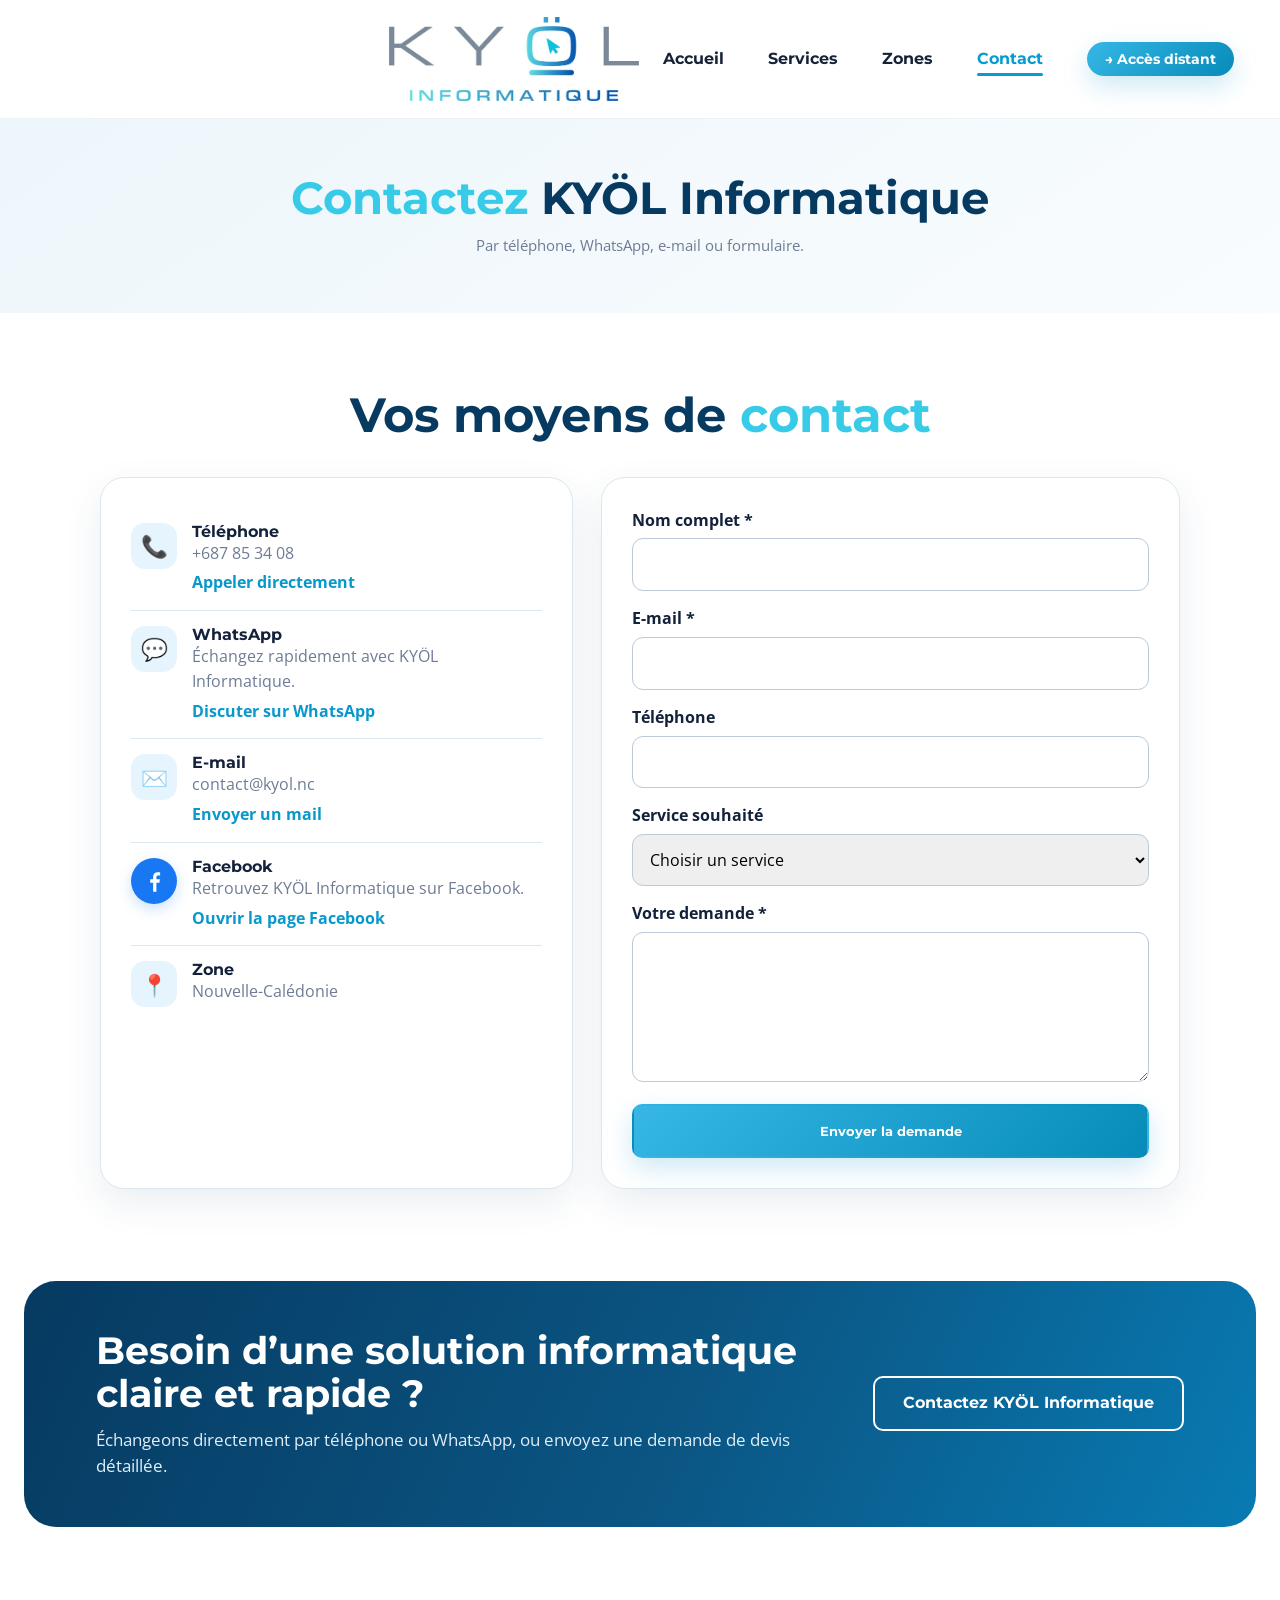
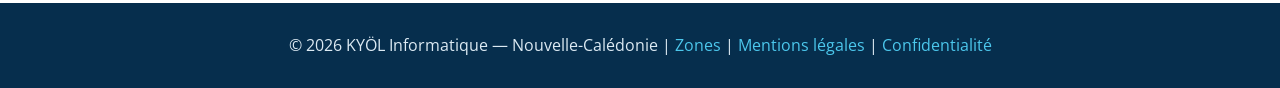
==== commit 1370c337: "feat: rework home page, services layout, new logo and Google reviews Co-Authored-By: Claude Opus 5.5" ====
--- a/contact.html
+++ b/contact.html
@@ -1,7 +1,7 @@
 <!DOCTYPE html>
 
 <html lang="fr"><head><meta charset="utf-8"/><meta content="width=device-width,initial-scale=1.0" name="viewport"/><meta content="Contactez KYÖL Informatique par téléphone (85 34 08), WhatsApp, e-mail ou formulaire. Du lundi au vendredi, 7 h 30 – 17 h. Devis rapide." name="description"/><title>Contact et devis — KYÖL Informatique, Nouvelle-Calédonie</title><link href="https://kyol.nc/contact" rel="canonical"/><meta content="website" property="og:type"/><meta content="KYÖL Informatique" property="og:site_name"/><meta content="fr_FR" property="og:locale"/><meta content="Contact et devis — KYÖL Informatique, Nouvelle-Calédonie" property="og:title"/><meta content="Contactez KYÖL Informatique par téléphone (85 34 08), WhatsApp, e-mail ou formulaire. Du lundi au vendredi, 7 h 30 – 17 h. Devis rapide." property="og:description"/><meta content="https://kyol.nc/contact" property="og:url"/><meta content="https://kyol.nc/images/logo-kyol.png" property="og:image"/><meta content="summary_large_image" name="twitter:card"/><link href="https://fonts.googleapis.com" rel="preconnect"/><link href="https://fonts.googleapis.com/css2?family=Montserrat:wght@400;500;600;700;800&amp;family=Open+Sans:wght@400;600&amp;display=swap" rel="stylesheet"/><link href="css/style.css" rel="stylesheet"/></head><body>
-<header class="site-header"><div class="header-inner"><div class="header-spacer"></div><a class="header-logo" href="index.html"><img alt="Logo KYÖL Informatique" height="237" src="images/logo-kyol.webp" width="600"/></a><nav class="header-nav"><ul class="nav-links"><li><a href="index.html">Accueil</a></li><li><a href="services.html">Services</a></li><li><a href="zones-intervention.html">Zones</a></li><li><a class="active" href="contact.html">Contact</a></li><li><a class="nav-remote" href="https://download.anydesk.com/AnyDesk.exe" rel="noopener" target="_blank">→ Accès distant</a></li></ul></nav><button aria-expanded="false" aria-label="Ouvrir le menu" class="burger" type="button"><span></span><span></span><span></span></button></div></header>
+<header class="site-header"><div class="header-inner"><div class="header-spacer"></div><a class="header-logo" href="index.html"><img alt="Logo KYÖL Informatique" height="201" src="images/logo-kyol.webp" width="600"/></a><nav class="header-nav"><ul class="nav-links"><li><a href="index.html">Accueil</a></li><li><a href="services.html">Services</a></li><li><a href="zones-intervention.html">Zones</a></li><li><a class="active" href="contact.html">Contact</a></li><li><a class="nav-remote" href="https://download.anydesk.com/AnyDesk.exe" rel="noopener" target="_blank">→ Accès distant</a></li></ul></nav><button aria-expanded="false" aria-label="Ouvrir le menu" class="burger" type="button"><span></span><span></span><span></span></button></div></header>
 <main><section class="page-hero"><h1><span>Contactez</span> KYÖL Informatique</h1><p>Par téléphone, WhatsApp, e-mail ou formulaire.</p></section><section class="section" id="contact-options"><div class="section-inner"><h2 class="section-title">Vos moyens de <span>contact</span></h2><div class="contact-container"><div class="contact-info">
 <div class="contact-item"><div class="contact-symbol">📞</div><div><h4>Téléphone</h4><p>+687 85 34 08</p><a class="contact-action" href="tel:+687853408">Appeler directement</a></div></div>
 <div class="contact-item"><div class="contact-symbol">💬</div><div><h4>WhatsApp</h4><p>Échangez rapidement avec KYÖL Informatique.</p><a class="contact-action" href="https://wa.me/687853408" rel="noopener" target="_blank">Discuter sur WhatsApp</a></div></div>
--- a/css/style.css
+++ b/css/style.css
@@ -875,3 +875,87 @@
     padding:8px 15px;
   }
 }
+
+/* Services : cartes cliquables + volet de détail */
+.services-grid-4{grid-template-columns:repeat(4,1fr)}
+.service-toggle{display:flex;flex-direction:column;align-items:flex-start;text-align:left;font:inherit;color:inherit;cursor:pointer;transition:transform .2s,border-color .2s,box-shadow .2s}
+.service-toggle:hover,.service-toggle:focus-visible{transform:translateY(-4px);border-color:var(--cyan);outline:none}
+.service-toggle[aria-expanded="true"]{border-color:var(--blue);background:var(--pale);box-shadow:0 14px 38px rgba(8,127,189,.18)}
+.service-card-title{font-family:Montserrat,sans-serif;font-size:1.08rem;color:#111d36;font-weight:800;margin:0 0 10px}
+.service-card-text{font-size:.88rem;color:#6d7a91;line-height:1.6;flex:1}
+.service-more{margin-top:16px;font-weight:700;font-size:.85rem;color:var(--blue)}
+.service-toggle[aria-expanded="true"] .service-more{color:var(--navy)}
+.service-panels{max-width:1180px;margin:28px auto 0}
+.js .service-panel{display:none}
+.service-panel{position:relative;display:grid;grid-template-columns:1.4fr 1fr;gap:32px;align-items:center;background:linear-gradient(145deg,#edf6fb,#f9fcfe);border:1px solid var(--line);border-radius:26px;padding:36px;margin-bottom:24px;box-shadow:var(--shadow)}
+.js .service-panel.open{display:grid;animation:panelIn .35s ease}
+@keyframes panelIn{from{opacity:0;transform:translateY(12px)}to{opacity:1;transform:none}}
+.service-panel h3{margin:0 0 8px;color:var(--navy);font-size:clamp(1.5rem,3vw,2rem)}
+.service-panel-intro{color:var(--muted);margin:0 0 20px}
+.service-list{list-style:none;padding:0;margin:0 0 26px;display:grid;gap:12px}
+.service-list li{background:#fff;border:1px solid var(--line);border-radius:16px;padding:14px 18px;display:grid;gap:2px}
+.service-list strong{color:var(--blue)}
+.service-list span{font-size:.9rem;color:#4b5a73}
+.service-panel-visual{margin:0;text-align:center}
+.service-panel-visual img{width:100%;max-width:380px;height:auto;border-radius:22px}
+.service-panel-close{display:none;position:absolute;top:14px;right:16px;width:38px;height:38px;border-radius:50%;border:1px solid var(--line);background:#fff;color:var(--navy);font-size:1.4rem;line-height:1;cursor:pointer}
+.js .service-panel-close{display:block}
+@media (max-width:1024px){.services-grid-4{grid-template-columns:repeat(2,1fr)}}
+@media (max-width:760px){
+  .services-grid-4{grid-template-columns:1fr;gap:14px}
+  .services-grid-4 .service-card{min-height:0}
+  .services-grid-4 .service-panel{margin:0}
+  .service-panel{grid-template-columns:1fr;padding:26px 20px}
+  .service-panel-visual{order:-1}
+  .service-panel-visual img{max-width:240px}
+}
+@media (prefers-reduced-motion:reduce){.js .service-panel.open{animation:none}.service-toggle{transition:none}}
+
+/* Services (PC) : cartes à gauche, volet à droite */
+@media (min-width:1025px){
+  .services-layout{max-width:1180px;margin:36px auto 0;display:grid;grid-template-columns:330px 1fr;gap:28px;align-items:start}
+  .services-layout .services-grid-4{grid-template-columns:1fr;margin:0;gap:14px}
+  .services-layout .service-toggle{min-height:0;padding:18px 20px;display:grid;grid-template-columns:48px 1fr;column-gap:14px;align-items:center}
+  .services-layout .service-toggle .service-icon{grid-row:span 2;width:48px;height:48px;margin:0;font-size:1.35rem}
+  .services-layout .service-card-title{margin:0 0 2px;font-size:1rem}
+  .services-layout .service-card-text{font-size:.82rem;line-height:1.45}
+  .services-layout .service-more{display:none}
+  .services-layout .service-toggle[aria-expanded="true"]{transform:translateX(6px)}
+  .services-layout .service-panels{margin:0;position:sticky;top:120px}
+  .services-layout .service-panel{margin:0;grid-template-columns:1.35fr 1fr;padding:32px}
+  .services-layout .service-panel-close{display:none!important}
+}
+.service-panel-visual img{max-width:320px}
+
+/* Accueil */
+.hero-lead{max-width:760px;margin:14px auto 0;color:var(--muted);font-size:1.08rem}
+.audience-grid{max-width:1180px;margin:36px auto 0;display:grid;grid-template-columns:repeat(4,1fr);gap:20px;text-align:left}
+.audience-card{background:#fff;border:1px solid var(--line);border-radius:22px;padding:24px;box-shadow:var(--shadow)}
+.audience-card h3{font-size:1.08rem;color:var(--navy);margin:0 0 10px;font-weight:800}
+.audience-card p{font-size:.9rem;color:#5d6b83;margin:0;line-height:1.6}
+.scroll-hint{display:inline-flex;flex-direction:column;align-items:center;gap:6px;margin-top:34px;color:var(--blue);font-weight:700;text-decoration:none;font-size:.92rem}
+.scroll-arrow{display:grid;place-items:center;width:40px;height:40px;border-radius:50%;border:2px solid var(--cyan);animation:bounceDown 1.8s infinite}
+@keyframes bounceDown{0%,100%{transform:translateY(0)}50%{transform:translateY(7px)}}
+.home-block{scroll-margin-top:110px}
+.home-services-grid{max-width:1180px;margin:0 auto;display:grid;grid-template-columns:repeat(4,1fr);gap:20px}
+.home-service{width:auto;display:flex;flex-direction:column;text-decoration:none;color:inherit;transition:transform .2s,border-color .2s}
+.home-service:hover,.home-service:focus-visible{transform:translateY(-4px);border-color:var(--cyan)}
+.home-block-link{text-align:center;margin:30px 0 0}
+.reviews-section{background:var(--pale-2)}
+.reviews-score{color:#e3a008;font-size:1.05rem}
+.reviews-grid{max-width:1180px;margin:0 auto;display:grid;grid-template-columns:repeat(3,1fr);gap:20px}
+.review-card{margin:0;background:#fff;border:1px solid var(--line);border-radius:22px;padding:24px;box-shadow:var(--shadow);display:flex;flex-direction:column}
+.review-stars{color:#f5b301;letter-spacing:2px;margin-bottom:10px}
+.review-card blockquote{margin:0 0 14px;color:#3d4a62;font-size:.93rem;line-height:1.6;flex:1}
+.review-card figcaption{font-weight:700;color:var(--navy)}
+.reviews-more{text-align:center;margin:26px 0 0}
+.reviews-more a{color:var(--blue);font-weight:700}
+.home-contact-list{list-style:none;padding:0;margin:18px 0 0;display:flex;flex-wrap:wrap;gap:12px 22px}
+.home-contact-list a{color:#fff;font-weight:700;text-decoration:none}
+.home-contact-list a:hover{text-decoration:underline}
+.js .reveal{opacity:0;transform:translateY(40px);transition:opacity .7s ease,transform .7s ease}
+.js .reveal.visible{opacity:1;transform:none}
+@media (max-width:1024px){.audience-grid,.home-services-grid{grid-template-columns:repeat(2,1fr)}.reviews-grid{grid-template-columns:repeat(2,1fr)}}
+@media (max-width:760px){.audience-grid,.home-services-grid,.reviews-grid{grid-template-columns:1fr;padding:0 4px}.hero-lead{font-size:.98rem}}
+@media (prefers-reduced-motion:reduce){.js .reveal{opacity:1;transform:none;transition:none}.scroll-arrow{animation:none}}
+.services-layout .service-panel{align-items:start}
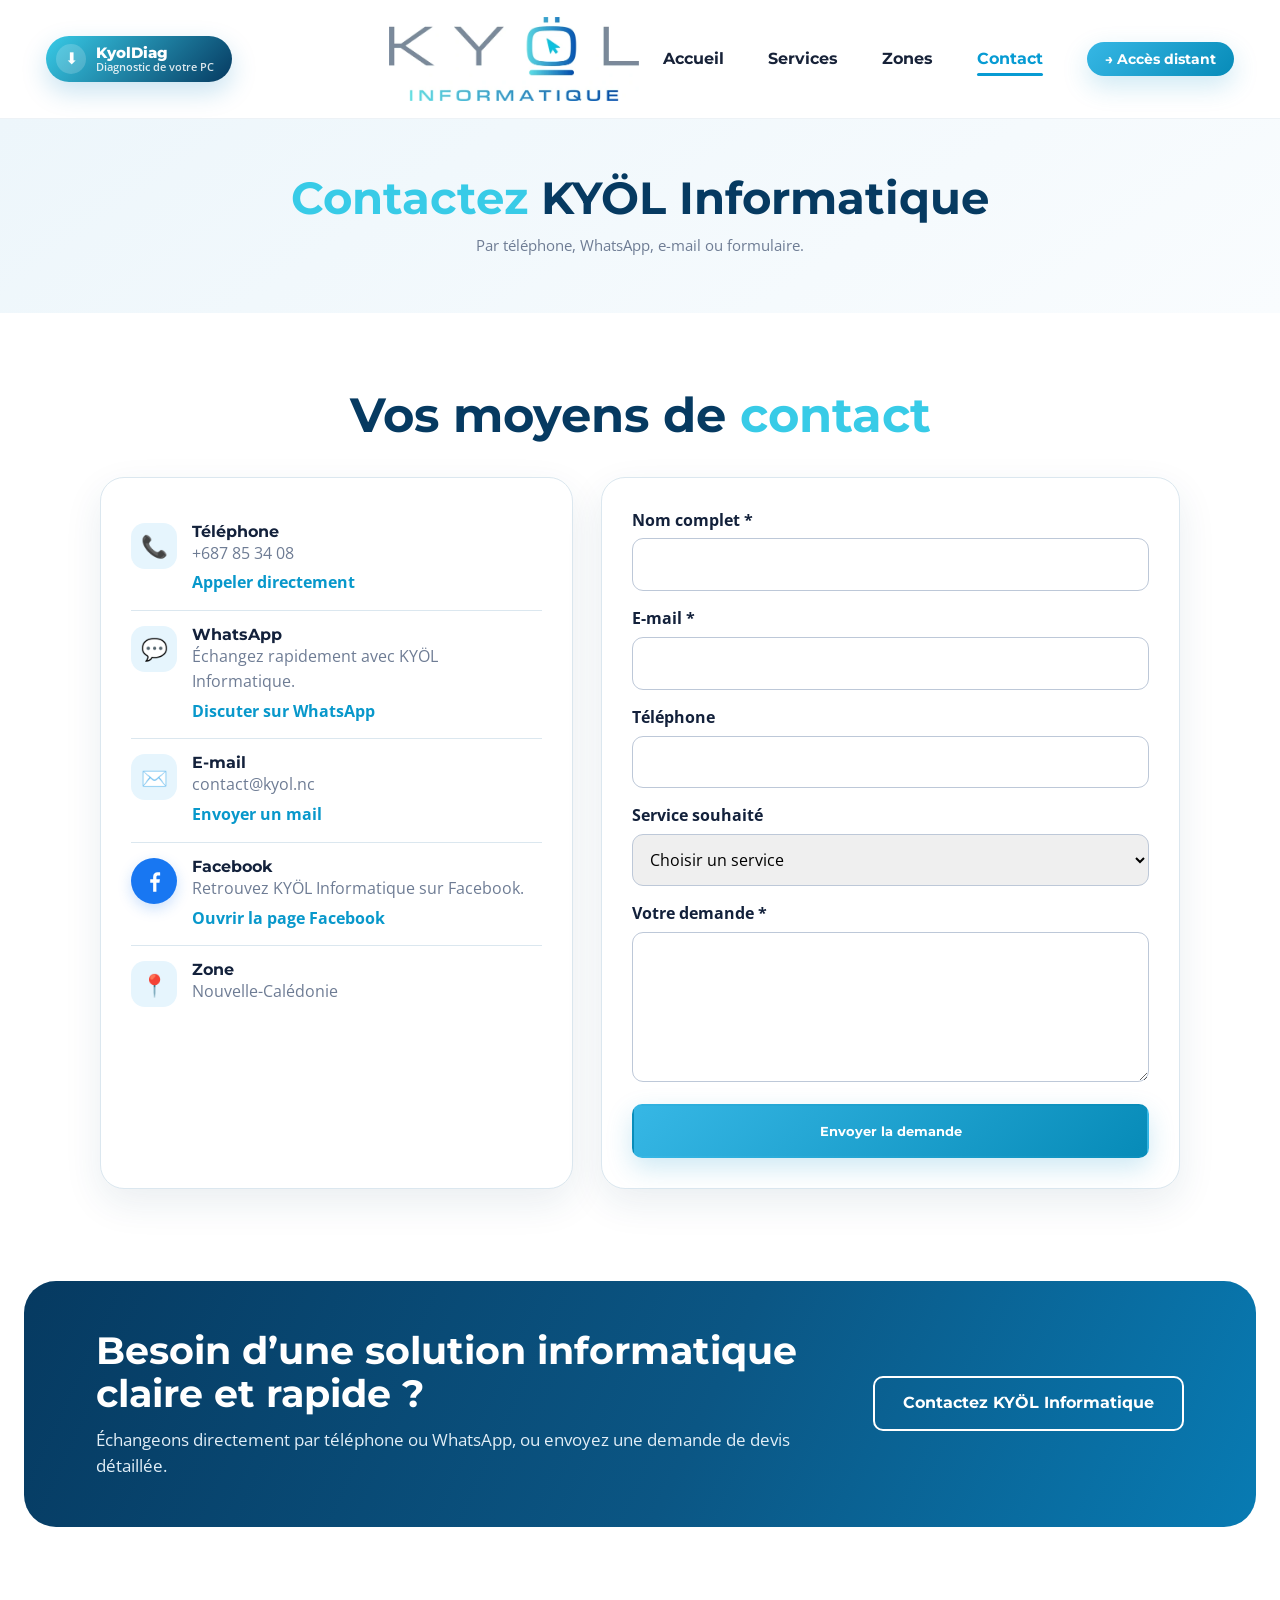
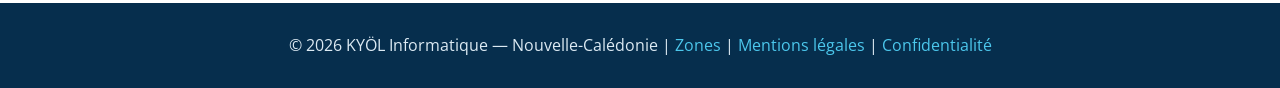
==== commit 6ad4595b: "Ajout du lien de téléchargement KyolDiag à gauche du logo Pastille « KyolDiag — Diagnostic de votre " ====
--- a/contact.html
+++ b/contact.html
@@ -1,7 +1,7 @@
 <!DOCTYPE html>
 
-<html lang="fr"><head><meta charset="utf-8"/><meta content="width=device-width,initial-scale=1.0" name="viewport"/><meta content="Contactez KYÖL Informatique par téléphone (85 34 08), WhatsApp, e-mail ou formulaire. Du lundi au vendredi, 7 h 30 – 17 h. Devis rapide." name="description"/><title>Contact et devis — KYÖL Informatique, Nouvelle-Calédonie</title><link href="https://kyol.nc/contact" rel="canonical"/><meta content="website" property="og:type"/><meta content="KYÖL Informatique" property="og:site_name"/><meta content="fr_FR" property="og:locale"/><meta content="Contact et devis — KYÖL Informatique, Nouvelle-Calédonie" property="og:title"/><meta content="Contactez KYÖL Informatique par téléphone (85 34 08), WhatsApp, e-mail ou formulaire. Du lundi au vendredi, 7 h 30 – 17 h. Devis rapide." property="og:description"/><meta content="https://kyol.nc/contact" property="og:url"/><meta content="https://kyol.nc/images/logo-kyol.png" property="og:image"/><meta content="summary_large_image" name="twitter:card"/><link href="https://fonts.googleapis.com" rel="preconnect"/><link href="https://fonts.googleapis.com/css2?family=Montserrat:wght@400;500;600;700;800&amp;family=Open+Sans:wght@400;600&amp;display=swap" rel="stylesheet"/><link href="css/style.css" rel="stylesheet"/></head><body>
-<header class="site-header"><div class="header-inner"><div class="header-spacer"></div><a class="header-logo" href="index.html"><img alt="Logo KYÖL Informatique" height="201" src="images/logo-kyol.webp" width="600"/></a><nav class="header-nav"><ul class="nav-links"><li><a href="index.html">Accueil</a></li><li><a href="services.html">Services</a></li><li><a href="zones-intervention.html">Zones</a></li><li><a class="active" href="contact.html">Contact</a></li><li><a class="nav-remote" href="https://download.anydesk.com/AnyDesk.exe" rel="noopener" target="_blank">→ Accès distant</a></li></ul></nav><button aria-expanded="false" aria-label="Ouvrir le menu" class="burger" type="button"><span></span><span></span><span></span></button></div></header>
+<html lang="fr"><head><meta charset="utf-8"/><meta content="width=device-width,initial-scale=1.0" name="viewport"/><meta content="Contactez KYÖL Informatique par téléphone (85 34 08), WhatsApp, e-mail ou formulaire. Du lundi au vendredi, 7 h 30 – 17 h. Devis rapide." name="description"/><title>Contact et devis — KYÖL Informatique, Nouvelle-Calédonie</title><link href="https://kyol.nc/contact" rel="canonical"/><meta content="website" property="og:type"/><meta content="KYÖL Informatique" property="og:site_name"/><meta content="fr_FR" property="og:locale"/><meta content="Contact et devis — KYÖL Informatique, Nouvelle-Calédonie" property="og:title"/><meta content="Contactez KYÖL Informatique par téléphone (85 34 08), WhatsApp, e-mail ou formulaire. Du lundi au vendredi, 7 h 30 – 17 h. Devis rapide." property="og:description"/><meta content="https://kyol.nc/contact" property="og:url"/><meta content="https://kyol.nc/images/logo-kyol.png" property="og:image"/><meta content="summary_large_image" name="twitter:card"/><link href="https://fonts.googleapis.com" rel="preconnect"/><link href="https://fonts.googleapis.com/css2?family=Montserrat:wght@400;500;600;700;800&amp;family=Open+Sans:wght@400;600&amp;display=swap" rel="stylesheet"/><link href="favicon.ico" rel="icon" sizes="any"/><link href="favicon.png" rel="icon" type="image/png"/><link href="apple-touch-icon.png" rel="apple-touch-icon"/><link href="css/style.css" rel="stylesheet"/></head><body>
+<header class="site-header"><div class="header-inner"><div class="header-spacer"><a class="header-diag" href="https://kyol-diagnostic.netlify.app/" rel="noopener" target="_blank" title="Télécharger KyolDiag, l’outil de diagnostic de votre PC" aria-label="Télécharger KyolDiag, l’outil de diagnostic de votre PC"><span aria-hidden="true" class="header-diag-icon">⬇</span><span class="header-diag-text">KyolDiag<small>Diagnostic de votre PC</small></span></a></div><a class="header-logo" href="index.html"><img alt="Logo KYÖL Informatique" height="201" src="images/logo-kyol.webp" width="600"/></a><nav class="header-nav"><ul class="nav-links"><li><a href="index.html">Accueil</a></li><li><a href="services.html">Services</a></li><li><a href="zones-intervention.html">Zones</a></li><li><a class="active" href="contact.html">Contact</a></li><li><a class="nav-remote" href="https://download.anydesk.com/AnyDesk.exe" rel="noopener" target="_blank">→ Accès distant</a></li></ul></nav><button aria-expanded="false" aria-label="Ouvrir le menu" class="burger" type="button"><span></span><span></span><span></span></button></div></header>
 <main><section class="page-hero"><h1><span>Contactez</span> KYÖL Informatique</h1><p>Par téléphone, WhatsApp, e-mail ou formulaire.</p></section><section class="section" id="contact-options"><div class="section-inner"><h2 class="section-title">Vos moyens de <span>contact</span></h2><div class="contact-container"><div class="contact-info">
 <div class="contact-item"><div class="contact-symbol">📞</div><div><h4>Téléphone</h4><p>+687 85 34 08</p><a class="contact-action" href="tel:+687853408">Appeler directement</a></div></div>
 <div class="contact-item"><div class="contact-symbol">💬</div><div><h4>WhatsApp</h4><p>Échangez rapidement avec KYÖL Informatique.</p><a class="contact-action" href="https://wa.me/687853408" rel="noopener" target="_blank">Discuter sur WhatsApp</a></div></div>
--- a/css/style.css
+++ b/css/style.css
@@ -936,7 +936,7 @@
 .scroll-hint{display:inline-flex;flex-direction:column;align-items:center;gap:6px;margin-top:34px;color:var(--blue);font-weight:700;text-decoration:none;font-size:.92rem}
 .scroll-arrow{display:grid;place-items:center;width:40px;height:40px;border-radius:50%;border:2px solid var(--cyan);animation:bounceDown 1.8s infinite}
 @keyframes bounceDown{0%,100%{transform:translateY(0)}50%{transform:translateY(7px)}}
-.home-block{scroll-margin-top:110px}
+.home-block,.reviews-section{scroll-margin-top:110px}
 .home-services-grid{max-width:1180px;margin:0 auto;display:grid;grid-template-columns:repeat(4,1fr);gap:20px}
 .home-service{width:auto;display:flex;flex-direction:column;text-decoration:none;color:inherit;transition:transform .2s,border-color .2s}
 .home-service:hover,.home-service:focus-visible{transform:translateY(-4px);border-color:var(--cyan)}
@@ -959,3 +959,25 @@
 @media (max-width:760px){.audience-grid,.home-services-grid,.reviews-grid{grid-template-columns:1fr;padding:0 4px}.hero-lead{font-size:.98rem}}
 @media (prefers-reduced-motion:reduce){.js .reveal{opacity:1;transform:none;transition:none}.scroll-arrow{animation:none}}
 .services-layout .service-panel{align-items:start}
+
+
+/* =========================================================
+   Lien KyolDiag à gauche du logo (téléchargement de l'outil de diagnostic)
+   Bureau : pastille avec texte. Tablette / mobile : bouton rond, symétrique du menu.
+   ========================================================= */
+.header-spacer{display:flex;align-items:center;justify-self:start}
+.header-diag{display:inline-flex;align-items:center;gap:10px;padding:8px 18px 8px 10px;border-radius:999px;
+  background:linear-gradient(135deg,#38cbe7,#063a61);color:#fff;text-decoration:none;
+  box-shadow:0 10px 26px rgba(8,127,189,.22);font-family:'Montserrat',Arial,sans-serif;transition:transform .2s ease,filter .2s ease}
+.header-diag:hover{filter:brightness(1.06);transform:translateY(-2px)}
+.header-diag:focus-visible{outline:3px solid rgba(56,203,231,.45);outline-offset:3px}
+.header-diag-icon{display:grid;place-items:center;width:30px;height:30px;border-radius:50%;background:rgba(255,255,255,.18);font-size:16px;line-height:1}
+.header-diag-text{display:flex;flex-direction:column;font-size:15px;font-weight:800;line-height:1.1;white-space:nowrap}
+.header-diag-text small{font-family:'Open Sans',Arial,sans-serif;font-size:11px;font-weight:600;opacity:.85}
+
+@media (max-width:1024px){
+  .header-spacer{justify-self:center}
+  .header-diag{width:44px;height:44px;padding:0;justify-content:center;box-shadow:0 6px 16px rgba(8,127,189,.25)}
+  .header-diag-icon{background:none;width:auto;height:auto;font-size:18px}
+  .header-diag-text{display:none}
+}
